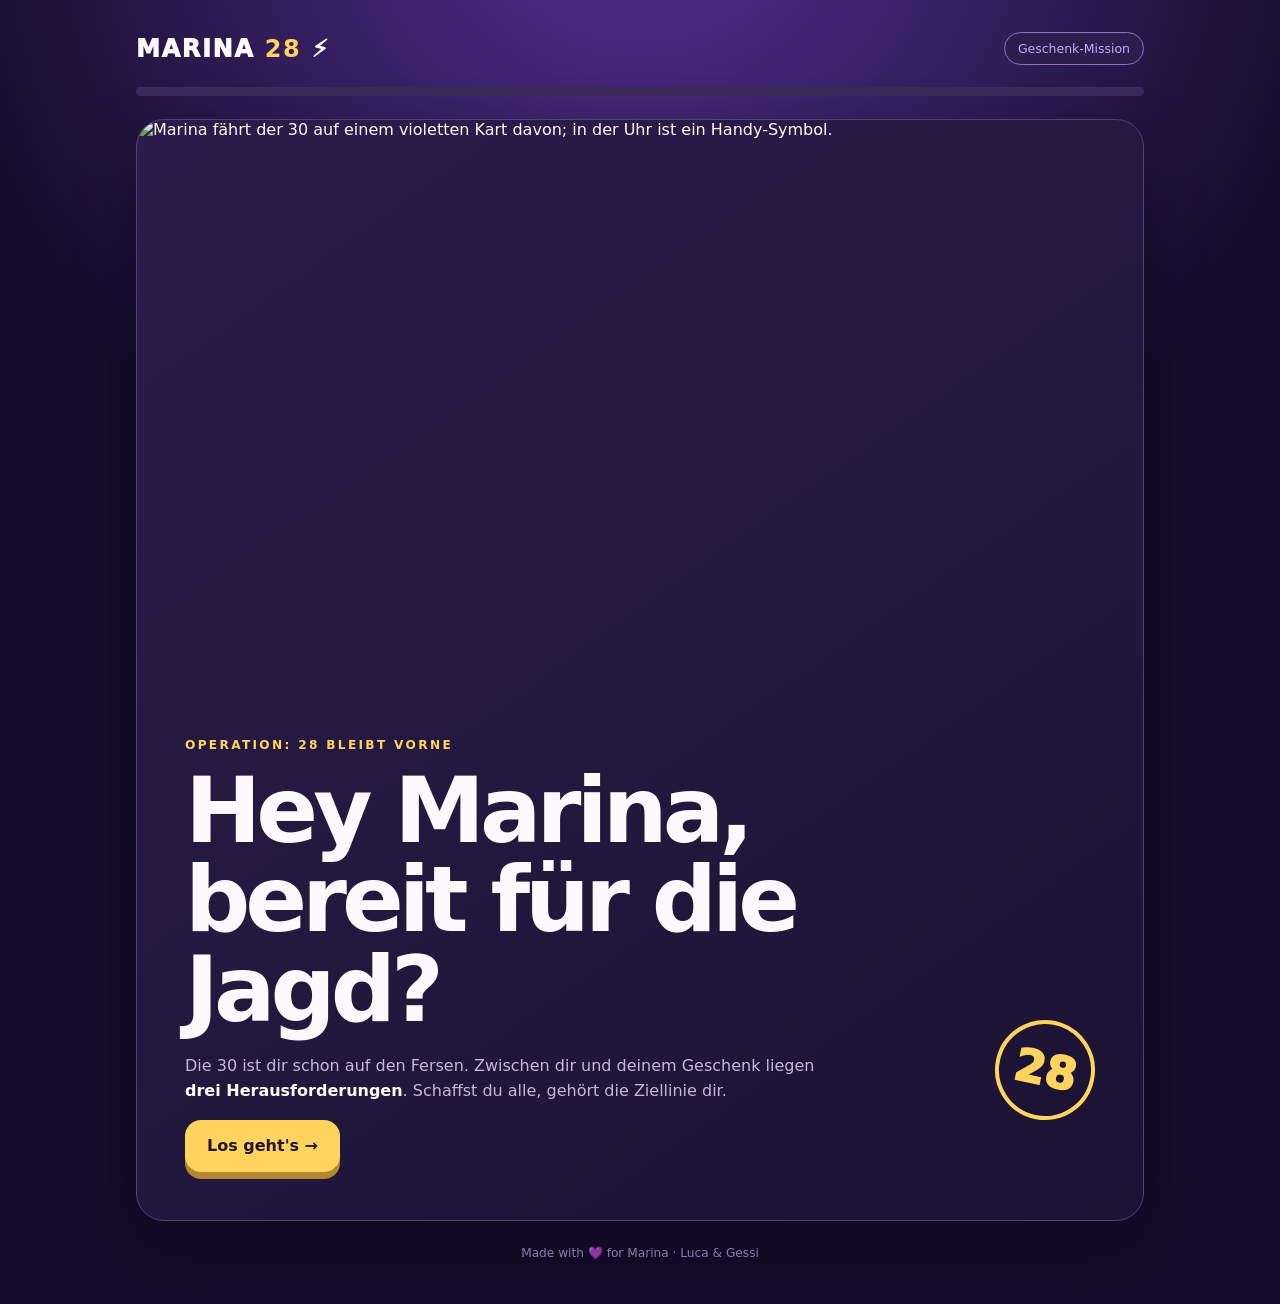
==== index.html @ 10c854a7 "Build Marina birthday challenge site" ====
<!doctype html>
<html lang="de-CH">
<head>
  <meta charset="utf-8">
  <meta name="viewport" content="width=device-width, initial-scale=1, viewport-fit=cover">
  <meta name="theme-color" content="#190f31">
  <title>Marina 28 · Die Jagd nach dem Geschenk</title>
  <style>
    :root{--bg:#140d29;--panel:#21153c;--line:#514373;--violet:#8d5bff;--lav:#c5a9ff;--yellow:#ffd45e;--ink:#fcfaff;--muted:#c4b9d9;--red:#ff796e;--green:#74e6bd}
    *{box-sizing:border-box}html{background:var(--bg)}body{margin:0;color:var(--ink);font-family:system-ui,-apple-system,BlinkMacSystemFont,"Segoe UI",sans-serif;background:radial-gradient(circle at 50% -10%,#563097 0,transparent 45rem),var(--bg);min-height:100vh}
    button,input{font:inherit}button{cursor:pointer;-webkit-tap-highlight-color:transparent}button:focus-visible,a:focus-visible,input:focus-visible{outline:3px solid var(--yellow);outline-offset:3px}
    .shell{max-width:1080px;margin:auto;padding:clamp(16px,3vw,32px) clamp(16px,4vw,36px) 44px}
    header{display:flex;justify-content:space-between;align-items:center;gap:15px;margin-bottom:22px}.brand{font-weight:1000;letter-spacing:.07em;font-size:clamp(1.15rem,3vw,1.5rem)}.brand b{color:var(--yellow)}.pill{border:1px solid #8e70bf;background:#2c1d4c;border-radius:99px;padding:8px 13px;color:var(--lav);font-size:.78rem;white-space:nowrap}
    .progress{height:9px;background:#392a5b;border-radius:20px;overflow:hidden;margin-bottom:23px}.progress>span{display:block;width:0;height:100%;background:linear-gradient(90deg,var(--violet),var(--yellow));border-radius:inherit;transition:width .4s}
    .screen{display:none;animation:show .35s ease both}.screen.active{display:block}@keyframes show{from{opacity:0;transform:translateY(12px)}to{opacity:1;transform:none}}
    .card{border:1px solid var(--line);background:linear-gradient(145deg,#2b1d4b,#1b1332);border-radius:28px;box-shadow:0 25px 60px #09051b77;overflow:hidden}
    .hero-img{display:block;width:100%;aspect-ratio:16/9;object-fit:cover}.hero-body,.game-body,.final-body{padding:clamp(21px,5vw,48px)}
    .tag{display:inline-block;color:var(--yellow);font-size:.76rem;font-weight:900;text-transform:uppercase;letter-spacing:.19em;margin-bottom:14px}
    h1,h2,h3,p{margin-top:0}h1{font-size:clamp(2.6rem,8vw,5.7rem);line-height:.98;letter-spacing:-.055em;margin-bottom:20px}h2{font-size:clamp(2rem,5vw,3.7rem);line-height:1.05;letter-spacing:-.045em;margin-bottom:16px}h3{font-size:1.08rem}p{line-height:1.55;color:var(--muted)}strong{color:white}
    .intro-grid{display:grid;grid-template-columns:1fr auto;align-items:end;gap:20px}.intro-grid p{max-width:650px}.badge{width:100px;height:100px;display:grid;place-items:center;border:4px solid var(--yellow);border-radius:50%;font-size:2.8rem;font-weight:1000;color:var(--yellow);transform:rotate(12deg)}
    .btn{display:inline-flex;justify-content:center;align-items:center;gap:10px;min-height:52px;padding:12px 22px;border:0;border-radius:16px;background:var(--yellow);color:#25142b;font-weight:900;text-decoration:none;box-shadow:0 7px 0 #b3862f;transition:transform .16s,box-shadow .16s}.btn:hover{transform:translateY(-2px)}.btn:active{transform:translateY(5px);box-shadow:0 2px 0 #b3862f}.btn.alt{background:#7147cc;color:white;box-shadow:0 7px 0 #3e2b71}.btn.alt:active{box-shadow:0 2px 0 #3e2b71}.btn.small{min-height:42px;padding:8px 14px;font-size:.86rem}.btn:disabled{opacity:.5;cursor:not-allowed;transform:none}
    .game-head{display:flex;justify-content:space-between;align-items:flex-start;gap:16px}.number{font-weight:1000;font-size:clamp(3rem,8vw,5.8rem);color:#7354ab;line-height:1}.game-body>p{max-width:720px}.game-panel{background:#130e29;border:1px solid #4d3b74;border-radius:22px;padding:clamp(15px,3vw,28px);margin:24px 0}.status{min-height:30px;font-weight:750;color:var(--lav);margin:12px 0}.status.good{color:var(--green)}.status.bad{color:var(--red)}.game-actions{display:flex;gap:12px;flex-wrap:wrap;align-items:center}
    .snake-layout{display:grid;grid-template-columns:minmax(0,440px) minmax(160px,1fr);gap:24px;align-items:center}.snake-board{position:relative;width:100%;aspect-ratio:1;background:#24183f;border:3px solid #8d6dd3;border-radius:10px;overflow:hidden;touch-action:none}.snake-board canvas{display:block;width:100%;height:100%}.score{color:var(--yellow);font-size:1.4rem;font-weight:900}.controls{display:grid;grid-template-columns:repeat(3,64px);grid-template-rows:repeat(2,58px);gap:7px;justify-content:center;margin:20px auto 0}.control{border:2px solid #9173c5;border-radius:14px;background:#3d2a68;color:white;font-size:1.5rem;font-weight:900;touch-action:manipulation}.control:active{background:var(--violet)}.control.up{grid-column:2}.control.left{grid-column:1;grid-row:2}.control.down{grid-column:2;grid-row:2}.control.right{grid-column:3;grid-row:2}
    .memory-grid{display:grid;grid-template-columns:repeat(4,minmax(0,1fr));gap:12px;max-width:620px;margin:auto}.memory-card{aspect-ratio:1.25;border:2px solid #8164c0;border-radius:16px;background:linear-gradient(145deg,#533486,#31204f);color:var(--yellow);font-size:clamp(1.5rem,5vw,2.7rem);font-weight:1000;transition:transform .2s,background .2s;transform-style:preserve-3d}.memory-card.open,.memory-card.matched{background:#eee6ff;color:#2a1d49;transform:rotateY(8deg)}.memory-card.matched{border-color:var(--green);opacity:.85}.memory-card:disabled{cursor:default}.memory-stats{display:flex;justify-content:space-between;gap:12px;color:var(--lav);font-weight:850;margin-bottom:16px}
    .clues{display:grid;gap:10px;max-width:600px}.clue{display:grid;grid-template-columns:75px 1fr;gap:15px;padding:14px 16px;border:1px solid #6e59a2;border-radius:12px;background:#271a44;align-items:center}.clue code{color:var(--yellow);font-size:1.45rem;font-weight:900;letter-spacing:.15em}.clue span{color:#e9e1f7;font-size:.91rem}.code-entry{display:flex;align-items:center;gap:10px;flex-wrap:wrap;margin-top:25px}.code-entry input{width:148px;padding:13px 15px;border:2px solid #8c70c1;border-radius:13px;background:#100b22;color:#fff;font-size:1.6rem;font-weight:900;letter-spacing:.35em;text-align:center}.code-entry input::placeholder{color:#6e608b}.attempts{color:var(--lav);font-size:.9rem;margin-top:12px}
    .final{text-align:center}.final .spark{font-size:4rem;margin:6px auto 18px}.final h1{color:var(--yellow)}.final p{font-size:clamp(1rem,2vw,1.18rem);max-width:620px;margin:0 auto 27px}.final-img{width:100%;aspect-ratio:16/9;object-fit:cover;display:block}.fine{font-size:.8rem;margin-top:24px}.confetti{position:fixed;z-index:10;pointer-events:none;top:-30px;width:10px;height:17px;animation:fall var(--time) linear forwards}@keyframes fall{to{transform:translate(var(--drift),110vh) rotate(800deg);opacity:.1}}
    footer{text-align:center;color:#a99ac9;font-size:.76rem;padding-top:25px}
    @media(max-width:700px){.snake-layout{grid-template-columns:1fr}.snake-board{max-width:440px;margin:auto}.snake-side{text-align:center}.badge{display:none}.game-head{align-items:center}.memory-grid{gap:7px}.memory-card{border-radius:10px;aspect-ratio:1}.clue{grid-template-columns:60px 1fr;gap:10px;padding:12px}.clue code{font-size:1.15rem}}
    @media(prefers-reduced-motion:reduce){*,*::before,*::after{animation-duration:.01ms!important;transition:none!important}}
  </style>
</head>
<body>
<div class="shell">
  <header><div class="brand">MARINA <b>28</b> ⚡</div><div class="pill" id="stagePill">Geschenk-Mission</div></header>
  <div class="progress" role="progressbar" aria-label="Fortschritt" aria-valuemin="0" aria-valuemax="3" aria-valuenow="0" id="progress"><span id="progressFill"></span></div>
  <main>
    <section class="screen active card" id="intro">
      <img class="hero-img" src="assets/marina-race.jpg" alt="Marina fährt der 30 auf einem violetten Kart davon; in der Uhr ist ein Handy-Symbol.">
      <div class="hero-body"><span class="tag">Operation: 28 bleibt vorne</span><div class="intro-grid"><div><h1>Hey Marina,<br>bereit für die Jagd?</h1><p>Die 30 ist dir schon auf den Fersen. Zwischen dir und deinem Geschenk liegen <strong>drei Herausforderungen</strong>. Schaffst du alle, gehört die Ziellinie dir.</p></div><div class="badge">28</div></div><button class="btn" id="startBtn">Los geht's →</button></div>
    </section>
    <section class="screen card" id="snakeScreen">
      <div class="game-body"><div class="game-head"><div><span class="tag">Herausforderung 01 / 03</span><h2>Snake-Sprint</h2></div><div class="number">01</div></div><p>Sammle <strong>8 violette Sterne</strong>, ohne die Wand oder dich selbst zu berühren. Mit Pfeiltasten, Wischen auf dem Spielfeld oder den Knöpfen steuern.</p><div class="game-panel"><div class="snake-layout"><div class="snake-board" id="snakeBoard"><canvas id="snakeCanvas" width="400" height="400" aria-label="Snake-Spielfeld"></canvas></div><div class="snake-side"><div class="score" id="snakeScore">Sterne: 0 / 8</div><div class="status" id="snakeStatus" role="status">Drück auf Start.</div><div class="game-actions"><button class="btn small" id="snakeStart">Snake starten</button></div><div class="controls" aria-label="Snake steuern"><button class="control up" data-dir="up" aria-label="Hoch">↑</button><button class="control left" data-dir="left" aria-label="Links">←</button><button class="control down" data-dir="down" aria-label="Runter">↓</button><button class="control right" data-dir="right" aria-label="Rechts">→</button></div></div></div></div></div>
    </section>
    <section class="screen card" id="memoryScreen">
      <div class="game-body"><div class="game-head"><div><span class="tag">Herausforderung 02 / 03</span><h2>Memory-Boxenstopp</h2></div><div class="number">02</div></div><p>Finde die <strong>6 Paare</strong>. Du hast höchstens <strong>15 Versuche</strong>. Danach werden die Karten neu gemischt.</p><div class="game-panel"><div class="memory-stats"><span id="pairs">Paare: 0 / 6</span><span id="turns">Versuche: 0 / 15</span></div><div class="memory-grid" id="memoryGrid"></div><div class="status" id="memoryStatus" role="status">Zwei Karten aufdecken.</div></div><button class="btn alt small" id="memoryRestart">Neu mischen</button></div>
    </section>
    <section class="screen card" id="codeScreen">
      <div class="game-body"><div class="game-head"><div><span class="tag">Herausforderung 03 / 03</span><h2>Codeknacker</h2></div><div class="number">03</div></div><p>Der letzte Tresor braucht einen <strong>dreistelligen Code</strong>. Jede Zeile verrät exakt, wie viele Ziffern stimmen und ob sie am richtigen Platz stehen. Keine Ziffer kommt doppelt vor.</p><div class="game-panel"><div class="clues"><div class="clue"><code>682</code><span>Eine Ziffer richtig und am richtigen Platz.</span></div><div class="clue"><code>614</code><span>Eine Ziffer richtig, aber am falschen Platz.</span></div><div class="clue"><code>206</code><span>Zwei Ziffern richtig, beide am falschen Platz.</span></div><div class="clue"><code>738</code><span>Keine Ziffer ist richtig.</span></div><div class="clue"><code>780</code><span>Eine Ziffer richtig, aber am falschen Platz.</span></div></div><form class="code-entry" id="codeForm"><label for="codeInput">Dein Code:</label><input id="codeInput" type="text" inputmode="numeric" pattern="[0-9]{3}" maxlength="3" placeholder="···" autocomplete="off" required aria-label="Dreistelliger Code"><button class="btn small" type="submit">Entriegeln</button></form><div class="attempts" id="attempts">Versuche: 0</div><div class="status" id="codeStatus" role="status">Du schaffst das.</div></div></div>
    </section>
    <section class="screen card final" id="finalScreen">
      <img class="final-img" src="assets/marina-race.jpg" alt="Marina gewinnt das Rennen gegen die 30.">
      <div class="final-body"><div class="spark" aria-hidden="true">🏆</div><span class="tag">Alle 3 Herausforderungen geschafft</span><h1>Alles Gute<br>zum 28., Marina!</h1><p>Du hast die 30 abgehängt und dir dein Geschenk verdient. Wir wünschen dir einen wunderschönen Geburtstag, ganz viel Freude und ein Jahr voller guter Überraschungen. 💜<br><br><strong>Von Luca &amp; Gessi</strong></p><a class="btn" href="gutschein.pdf" target="_blank" rel="noopener" download="gutschein.pdf">Gutschein öffnen ↓</a><p class="fine">Dein Gutschein öffnet sich als PDF.</p></div>
    </section>
  </main>
  <footer>Made with 💜 for Marina · Luca &amp; Gessi</footer>
</div>
<script>
  'use strict';
  const $=id=>document.getElementById(id);
  const screens=['intro','snakeScreen','memoryScreen','codeScreen','finalScreen'];
  const key='marina-28-progress-v1';
  let stage=Math.min(3,Math.max(0,Number(localStorage.getItem(key))||0));
  let snakeTimer=null, snake=[],direction={x:1,y:0},queued={x:1,y:0},food=null,score=0,running=false;
  let memoryDeck=[],openCards=[],matched=0,turns=0,memoryLocked=false,memoryTimeout=null;
  let attempts=0;
  const canvas=$('snakeCanvas'),ctx=canvas.getContext('2d'),grid=16,cell=25;
  const palette=['#8d5bff','#ffd45e','#74e6bd','#ff9e5b'];

  function show(id){
    clearInterval(snakeTimer);snakeTimer=null;running=false;
    screens.forEach(name=>$(name).classList.toggle('active',name===id));
    $('stagePill').textContent=id==='finalScreen'?'Mission geschafft':id==='intro'?'Geschenk-Mission':`Level ${Math.min(stage+1,3)} / 3`;
    $('progressFill').style.width=`${stage/3*100}%`;
    $('progress').setAttribute('aria-valuenow',String(stage));
    window.scrollTo({top:0,behavior:'smooth'});
  }
  function save(next){stage=next;localStorage.setItem(key,String(stage));show(next===3?'finalScreen':next===1?'memoryScreen':'codeScreen');if(next===1)initMemory();if(next===3)celebrate();}
  $('startBtn').addEventListener('click',()=>{if(stage===3){show('finalScreen');return}if(stage===1){show('memoryScreen');initMemory()}else if(stage===2){show('codeScreen')}else{show('snakeScreen');drawSnake()}});

  function placeFood(){const empty=[];for(let y=0;y<grid;y++)for(let x=0;x<grid;x++)if(!snake.some(part=>part.x===x&&part.y===y))empty.push({x,y});food=empty[Math.floor(Math.random()*empty.length)]}
  function drawSnake(){ctx.fillStyle='#24183f';ctx.fillRect(0,0,400,400);ctx.strokeStyle='#34244f';ctx.lineWidth=1;for(let i=1;i<grid;i++){ctx.beginPath();ctx.moveTo(i*cell,0);ctx.lineTo(i*cell,400);ctx.moveTo(0,i*cell);ctx.lineTo(400,i*cell);ctx.stroke()}if(food){ctx.fillStyle='#ffd45e';ctx.font='25px system-ui';ctx.textAlign='center';ctx.textBaseline='middle';ctx.fillText('★',(food.x+.5)*cell,(food.y+.52)*cell)}snake.forEach((part,i)=>{ctx.fillStyle=i?'#9b75f4':'#74e6bd';ctx.beginPath();ctx.roundRect(part.x*cell+2,part.y*cell+2,cell-4,cell-4,6);ctx.fill();if(i===0){ctx.fillStyle='#23163a';ctx.fillRect(part.x*cell+15,part.y*cell+7,3,3)}})}
  function resetSnake(){clearInterval(snakeTimer);snake=[{x:5,y:8},{x:4,y:8},{x:3,y:8}];direction={x:1,y:0};queued={...direction};score=0;running=true;placeFood();$('snakeScore').textContent='Sterne: 0 / 8';$('snakeStatus').textContent='Los!';$('snakeStatus').className='status';$('snakeStart').textContent='Neu starten';drawSnake();snakeTimer=setInterval(tick,150)}
  function tick(){direction=queued;const head={x:snake[0].x+direction.x,y:snake[0].y+direction.y};const eats=food&&head.x===food.x&&head.y===food.y;const body=eats?snake:snake.slice(0,-1);if(head.x<0||head.x>=grid||head.y<0||head.y>=grid||body.some(p=>p.x===head.x&&p.y===head.y)){clearInterval(snakeTimer);running=false;$('snakeStatus').textContent='Autsch! Versuch es nochmal.';$('snakeStatus').className='status bad';return}snake.unshift(head);if(eats){score++;$('snakeScore').textContent=`Sterne: ${score} / 8`;if(score>=8){drawSnake();clearInterval(snakeTimer);running=false;$('snakeStatus').textContent='Geschafft!';$('snakeStatus').className='status good';setTimeout(()=>save(1),600);return}placeFood();clearInterval(snakeTimer);snakeTimer=setInterval(tick,Math.max(95,150-score*5))}else snake.pop();drawSnake()}
  function setDirection(name){if(!running)return;const dirs={up:{x:0,y:-1},down:{x:0,y:1},left:{x:-1,y:0},right:{x:1,y:0}};const next=dirs[name];if(next&&!(next.x===-direction.x&&next.y===-direction.y))queued=next}
  $('snakeStart').addEventListener('click',resetSnake);document.querySelectorAll('[data-dir]').forEach(b=>b.addEventListener('click',()=>setDirection(b.dataset.dir)));
  document.addEventListener('keydown',event=>{if(!$('snakeScreen').classList.contains('active'))return;const map={ArrowUp:'up',ArrowDown:'down',ArrowLeft:'left',ArrowRight:'right',w:'up',s:'down',a:'left',d:'right'};if(map[event.key]){event.preventDefault();setDirection(map[event.key])}});
  let touchStart=null;$('snakeBoard').addEventListener('touchstart',e=>{touchStart={x:e.touches[0].clientX,y:e.touches[0].clientY}},{passive:true});$('snakeBoard').addEventListener('touchend',e=>{if(!touchStart)return;const dx=e.changedTouches[0].clientX-touchStart.x,dy=e.changedTouches[0].clientY-touchStart.y;if(Math.max(Math.abs(dx),Math.abs(dy))>20)setDirection(Math.abs(dx)>Math.abs(dy)?dx>0?'right':'left':dy>0?'down':'up');touchStart=null},{passive:true});

  const symbols=['★','◆','☀','♥','♬','⚡'];
  function shuffle(items){for(let i=items.length-1;i>0;i--){const j=Math.floor(Math.random()*(i+1));[items[i],items[j]]=[items[j],items[i]]}return items}
  function initMemory(){clearTimeout(memoryTimeout);memoryDeck=shuffle([...symbols,...symbols].map((symbol,i)=>({symbol,id:i})));openCards=[];matched=0;turns=0;memoryLocked=false;$('pairs').textContent='Paare: 0 / 6';$('turns').textContent='Versuche: 0 / 15';$('memoryStatus').textContent='Zwei Karten aufdecken.';$('memoryStatus').className='status';$('memoryGrid').innerHTML='';memoryDeck.forEach((card,index)=>{const button=document.createElement('button');button.type='button';button.className='memory-card';button.textContent='?';button.setAttribute('aria-label',`Karte ${index+1}, verdeckt`);button.addEventListener('click',()=>flip(index));$('memoryGrid').appendChild(button)})}
  function flip(index){if(memoryLocked||openCards.includes(index))return;const button=$('memoryGrid').children[index];if(button.classList.contains('matched'))return;button.textContent=memoryDeck[index].symbol;button.classList.add('open');button.setAttribute('aria-label',`Karte ${index+1}, ${memoryDeck[index].symbol}`);openCards.push(index);if(openCards.length!==2)return;turns++;$('turns').textContent=`Versuche: ${turns} / 15`;const [a,b]=openCards;if(memoryDeck[a].symbol===memoryDeck[b].symbol){for(const i of openCards){const card=$('memoryGrid').children[i];card.classList.add('matched');card.disabled=true}matched++;$('pairs').textContent=`Paare: ${matched} / 6`;openCards=[];if(matched===6){$('memoryStatus').textContent='Alle Paare gefunden!';$('memoryStatus').className='status good';memoryLocked=true;setTimeout(()=>save(2),650)}else if(turns>=15)memoryFail()}else{memoryLocked=true;memoryTimeout=setTimeout(()=>{for(const i of openCards){const card=$('memoryGrid').children[i];card.textContent='?';card.classList.remove('open');card.setAttribute('aria-label',`Karte ${i+1}, verdeckt`)}openCards=[];memoryLocked=false;if(turns>=15)memoryFail()},850)}}
  function memoryFail(){memoryLocked=true;$('memoryStatus').textContent='15 Versuche verbraucht. Misch neu und probier es nochmal.';$('memoryStatus').className='status bad'}
  $('memoryRestart').addEventListener('click',initMemory);

  $('codeForm').addEventListener('submit',event=>{event.preventDefault();const value=$('codeInput').value.trim();if(!/^\d{3}$/.test(value))return;attempts++;$('attempts').textContent=`Versuche: ${attempts}`;if(value==='042'){$('codeStatus').textContent='Tresor entriegelt!';$('codeStatus').className='status good';$('codeInput').disabled=true;$('codeForm').querySelector('button').disabled=true;setTimeout(()=>save(3),650)}else{$('codeStatus').textContent='Noch nicht. Lies die Hinweise genau und versuch es erneut.';$('codeStatus').className='status bad';$('codeInput').select()}});
  function celebrate(){for(let i=0;i<70;i++){const bit=document.createElement('i');bit.className='confetti';bit.style.left=`${Math.random()*100}vw`;bit.style.background=palette[i%palette.length];bit.style.setProperty('--time',`${2+Math.random()*2}s`);bit.style.setProperty('--drift',`${(Math.random()-.5)*230}px`);bit.style.animationDelay=`${Math.random()*.7}s`;document.body.appendChild(bit);setTimeout(()=>bit.remove(),5000)}}
  if(stage===3){$('startBtn').textContent='Zum Geschenk →'}
  drawSnake();
</script>
</body>
</html>
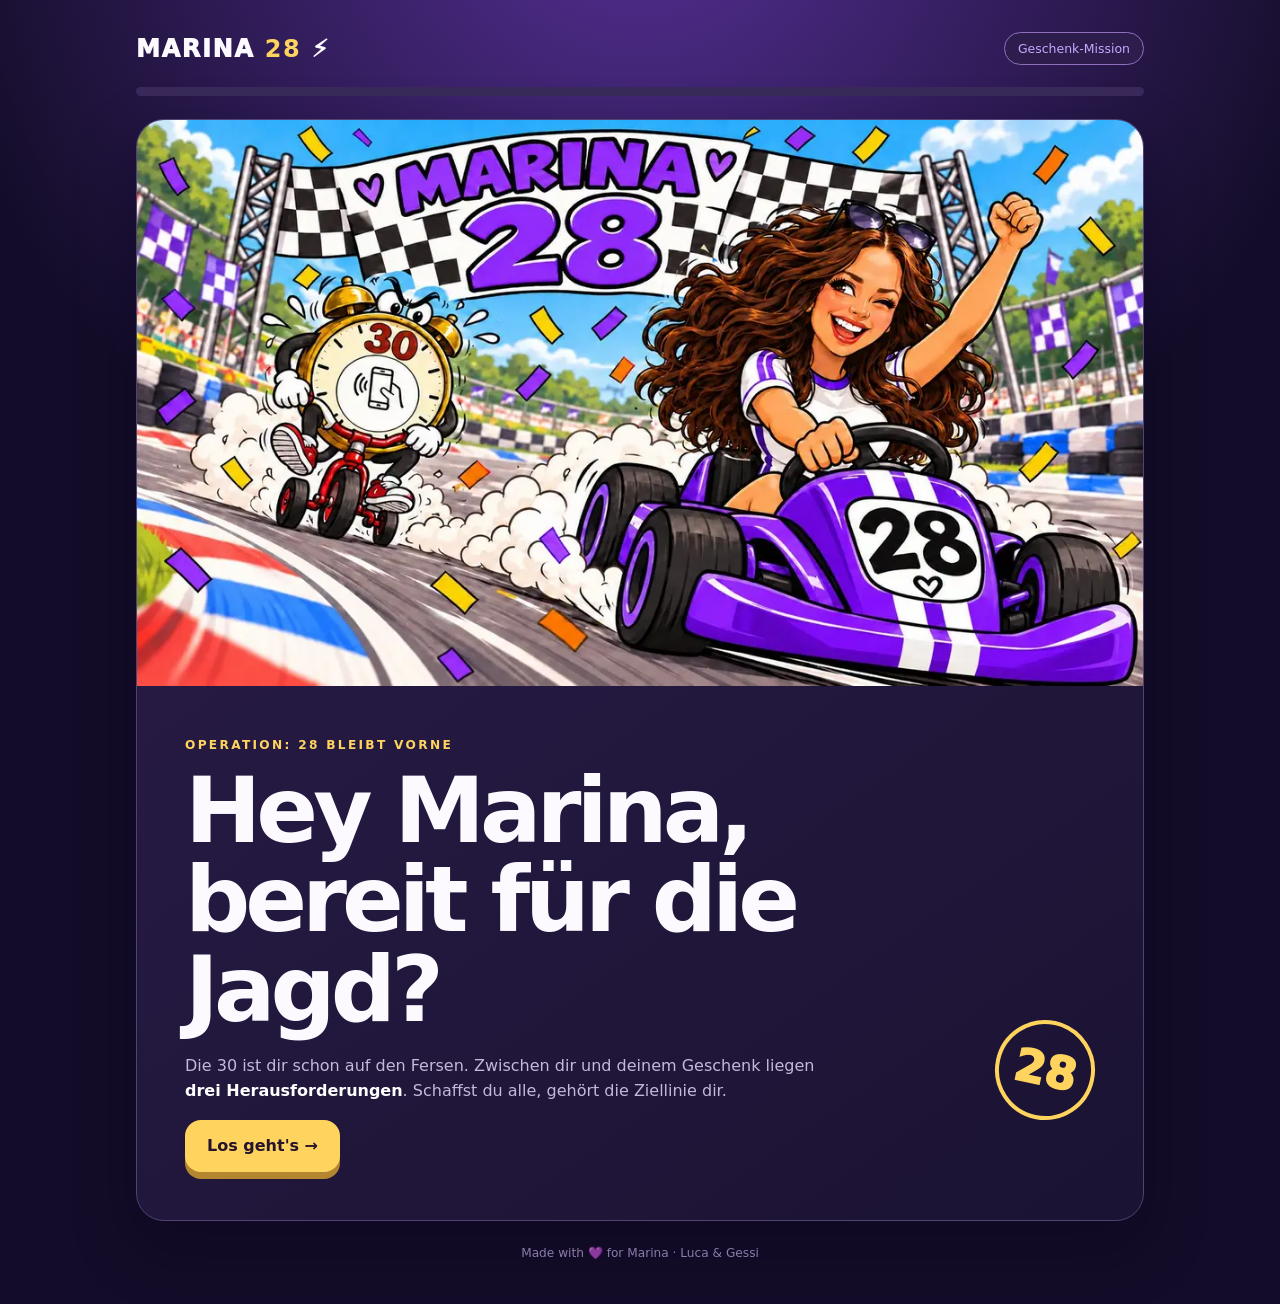
==== commit b5403e77: "Add illustrated birthday games and voucher finale" ====
--- a/index.html
+++ b/index.html
@@ -35,11 +35,11 @@
   <div class="progress" role="progressbar" aria-label="Fortschritt" aria-valuemin="0" aria-valuemax="3" aria-valuenow="0" id="progress"><span id="progressFill"></span></div>
   <main>
     <section class="screen active card" id="intro">
-      <img class="hero-img" src="assets/marina-race.jpg" alt="Marina fährt der 30 auf einem violetten Kart davon; in der Uhr ist ein Handy-Symbol.">
+      <img class="hero-img" src="assets/marina-race.webp" alt="Marina fährt der 30 auf einem violetten Kart davon; in der Uhr ist ein Handy-Symbol.">
       <div class="hero-body"><span class="tag">Operation: 28 bleibt vorne</span><div class="intro-grid"><div><h1>Hey Marina,<br>bereit für die Jagd?</h1><p>Die 30 ist dir schon auf den Fersen. Zwischen dir und deinem Geschenk liegen <strong>drei Herausforderungen</strong>. Schaffst du alle, gehört die Ziellinie dir.</p></div><div class="badge">28</div></div><button class="btn" id="startBtn">Los geht's →</button></div>
     </section>
     <section class="screen card" id="snakeScreen">
-      <div class="game-body"><div class="game-head"><div><span class="tag">Herausforderung 01 / 03</span><h2>Snake-Sprint</h2></div><div class="number">01</div></div><p>Sammle <strong>8 violette Sterne</strong>, ohne die Wand oder dich selbst zu berühren. Mit Pfeiltasten, Wischen auf dem Spielfeld oder den Knöpfen steuern.</p><div class="game-panel"><div class="snake-layout"><div class="snake-board" id="snakeBoard"><canvas id="snakeCanvas" width="400" height="400" aria-label="Snake-Spielfeld"></canvas></div><div class="snake-side"><div class="score" id="snakeScore">Sterne: 0 / 8</div><div class="status" id="snakeStatus" role="status">Drück auf Start.</div><div class="game-actions"><button class="btn small" id="snakeStart">Snake starten</button></div><div class="controls" aria-label="Snake steuern"><button class="control up" data-dir="up" aria-label="Hoch">↑</button><button class="control left" data-dir="left" aria-label="Links">←</button><button class="control down" data-dir="down" aria-label="Runter">↓</button><button class="control right" data-dir="right" aria-label="Rechts">→</button></div></div></div></div></div>
+      <div class="game-body"><div class="game-head"><div><span class="tag">Herausforderung 01 / 03</span><h2>Snake-Sprint</h2></div><div class="number">01</div></div><p>Sammle <strong>8 goldene Sterne</strong>, ohne die Wand oder dich selbst zu berühren. Mit Pfeiltasten, Wischen auf dem Spielfeld oder den Knöpfen steuern.</p><div class="game-panel"><div class="snake-layout"><div class="snake-board" id="snakeBoard"><canvas id="snakeCanvas" width="400" height="400" aria-label="Snake-Spielfeld"></canvas></div><div class="snake-side"><div class="score" id="snakeScore">Sterne: 0 / 8</div><div class="status" id="snakeStatus" role="status">Drück auf Start.</div><div class="game-actions"><button class="btn small" id="snakeStart">Snake starten</button></div><div class="controls" aria-label="Snake steuern"><button class="control up" data-dir="up" aria-label="Hoch">↑</button><button class="control left" data-dir="left" aria-label="Links">←</button><button class="control down" data-dir="down" aria-label="Runter">↓</button><button class="control right" data-dir="right" aria-label="Rechts">→</button></div></div></div></div></div>
     </section>
     <section class="screen card" id="memoryScreen">
       <div class="game-body"><div class="game-head"><div><span class="tag">Herausforderung 02 / 03</span><h2>Memory-Boxenstopp</h2></div><div class="number">02</div></div><p>Finde die <strong>6 Paare</strong>. Du hast höchstens <strong>15 Versuche</strong>. Danach werden die Karten neu gemischt.</p><div class="game-panel"><div class="memory-stats"><span id="pairs">Paare: 0 / 6</span><span id="turns">Versuche: 0 / 15</span></div><div class="memory-grid" id="memoryGrid"></div><div class="status" id="memoryStatus" role="status">Zwei Karten aufdecken.</div></div><button class="btn alt small" id="memoryRestart">Neu mischen</button></div>
@@ -48,8 +48,8 @@
       <div class="game-body"><div class="game-head"><div><span class="tag">Herausforderung 03 / 03</span><h2>Codeknacker</h2></div><div class="number">03</div></div><p>Der letzte Tresor braucht einen <strong>dreistelligen Code</strong>. Jede Zeile verrät exakt, wie viele Ziffern stimmen und ob sie am richtigen Platz stehen. Keine Ziffer kommt doppelt vor.</p><div class="game-panel"><div class="clues"><div class="clue"><code>682</code><span>Eine Ziffer richtig und am richtigen Platz.</span></div><div class="clue"><code>614</code><span>Eine Ziffer richtig, aber am falschen Platz.</span></div><div class="clue"><code>206</code><span>Zwei Ziffern richtig, beide am falschen Platz.</span></div><div class="clue"><code>738</code><span>Keine Ziffer ist richtig.</span></div><div class="clue"><code>780</code><span>Eine Ziffer richtig, aber am falschen Platz.</span></div></div><form class="code-entry" id="codeForm"><label for="codeInput">Dein Code:</label><input id="codeInput" type="text" inputmode="numeric" pattern="[0-9]{3}" maxlength="3" placeholder="···" autocomplete="off" required aria-label="Dreistelliger Code"><button class="btn small" type="submit">Entriegeln</button></form><div class="attempts" id="attempts">Versuche: 0</div><div class="status" id="codeStatus" role="status">Du schaffst das.</div></div></div>
     </section>
     <section class="screen card final" id="finalScreen">
-      <img class="final-img" src="assets/marina-race.jpg" alt="Marina gewinnt das Rennen gegen die 30.">
-      <div class="final-body"><div class="spark" aria-hidden="true">🏆</div><span class="tag">Alle 3 Herausforderungen geschafft</span><h1>Alles Gute<br>zum 28., Marina!</h1><p>Du hast die 30 abgehängt und dir dein Geschenk verdient. Wir wünschen dir einen wunderschönen Geburtstag, ganz viel Freude und ein Jahr voller guter Überraschungen. 💜<br><br><strong>Von Luca &amp; Gessi</strong></p><a class="btn" href="gutschein.pdf" target="_blank" rel="noopener" download="gutschein.pdf">Gutschein öffnen ↓</a><p class="fine">Dein Gutschein öffnet sich als PDF.</p></div>
+      <img class="final-img" src="assets/marina-race.webp" alt="Marina gewinnt das Rennen gegen die 30.">
+      <div class="final-body"><div class="spark" aria-hidden="true">🏆</div><span class="tag">Alle 3 Herausforderungen geschafft</span><h1>Alles Gute<br>zum 28., Marina!</h1><p>Du hast die 30 abgehängt und dir dein Geschenk verdient. Wir wünschen dir einen wunderschönen Geburtstag, ganz viel Freude und ein Jahr voller guter Überraschungen. 💜<br><br><strong>Von Luca &amp; Gessi</strong></p><a class="btn" href="gutschein.pdf" target="_blank" rel="noopener">Gutschein öffnen ↗</a><p class="fine">Dein Gutschein öffnet sich als PDF.</p></div>
     </section>
   </main>
   <footer>Made with 💜 for Marina · Luca &amp; Gessi</footer>
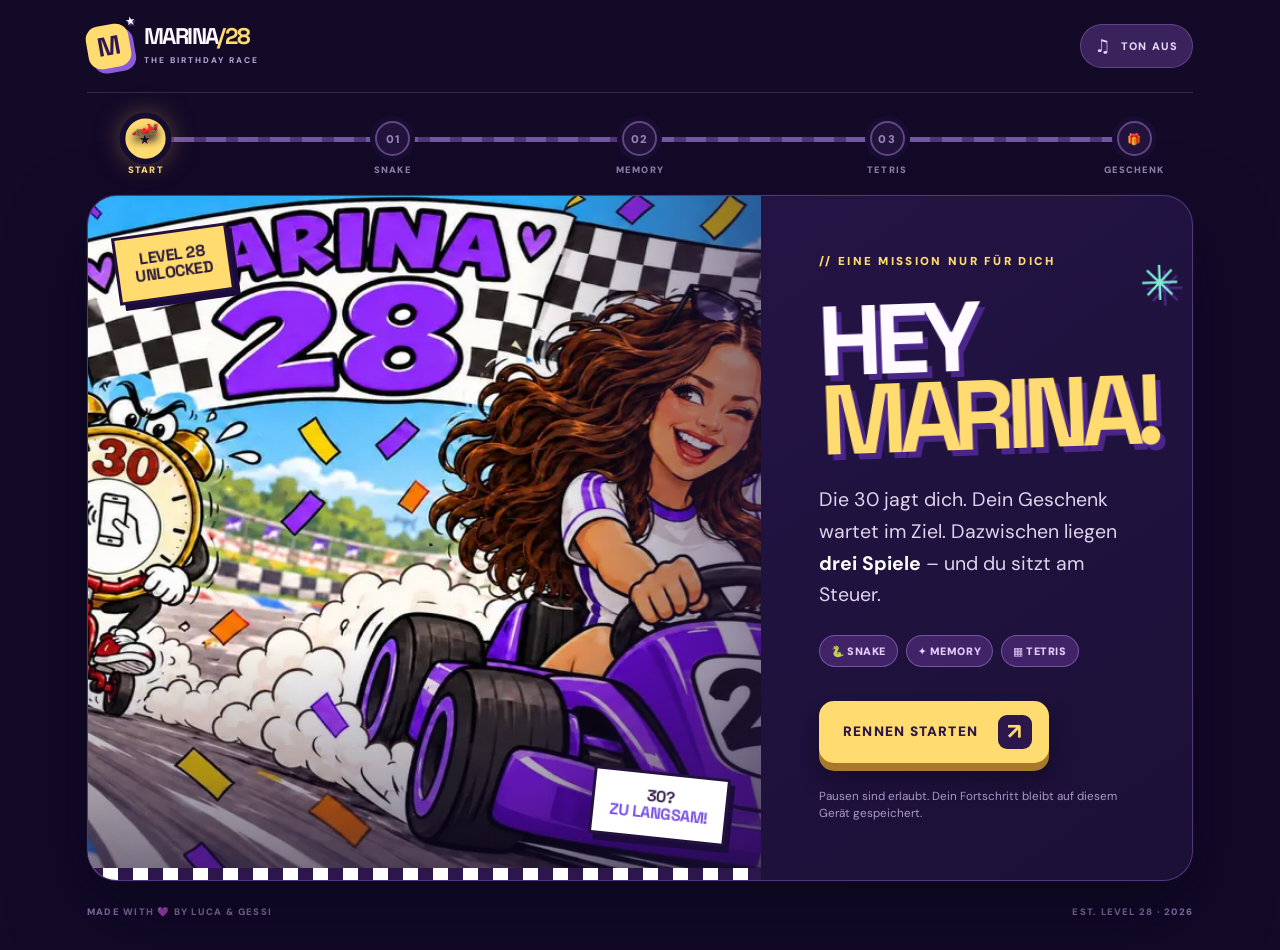
==== commit 96c17f59: "Reimagine Marina birthday race with animated gift reveal and Tetris" ====
--- a/index.html
+++ b/index.html
@@ -2,101 +2,54 @@
 <html lang="de-CH">
 <head>
   <meta charset="utf-8">
-  <meta name="viewport" content="width=device-width, initial-scale=1, viewport-fit=cover">
-  <meta name="theme-color" content="#190f31">
-  <title>Marina 28 · Die Jagd nach dem Geschenk</title>
-  <style>
-    :root{--bg:#140d29;--panel:#21153c;--line:#514373;--violet:#8d5bff;--lav:#c5a9ff;--yellow:#ffd45e;--ink:#fcfaff;--muted:#c4b9d9;--red:#ff796e;--green:#74e6bd}
-    *{box-sizing:border-box}html{background:var(--bg)}body{margin:0;color:var(--ink);font-family:system-ui,-apple-system,BlinkMacSystemFont,"Segoe UI",sans-serif;background:radial-gradient(circle at 50% -10%,#563097 0,transparent 45rem),var(--bg);min-height:100vh}
-    button,input{font:inherit}button{cursor:pointer;-webkit-tap-highlight-color:transparent}button:focus-visible,a:focus-visible,input:focus-visible{outline:3px solid var(--yellow);outline-offset:3px}
-    .shell{max-width:1080px;margin:auto;padding:clamp(16px,3vw,32px) clamp(16px,4vw,36px) 44px}
-    header{display:flex;justify-content:space-between;align-items:center;gap:15px;margin-bottom:22px}.brand{font-weight:1000;letter-spacing:.07em;font-size:clamp(1.15rem,3vw,1.5rem)}.brand b{color:var(--yellow)}.pill{border:1px solid #8e70bf;background:#2c1d4c;border-radius:99px;padding:8px 13px;color:var(--lav);font-size:.78rem;white-space:nowrap}
-    .progress{height:9px;background:#392a5b;border-radius:20px;overflow:hidden;margin-bottom:23px}.progress>span{display:block;width:0;height:100%;background:linear-gradient(90deg,var(--violet),var(--yellow));border-radius:inherit;transition:width .4s}
-    .screen{display:none;animation:show .35s ease both}.screen.active{display:block}@keyframes show{from{opacity:0;transform:translateY(12px)}to{opacity:1;transform:none}}
-    .card{border:1px solid var(--line);background:linear-gradient(145deg,#2b1d4b,#1b1332);border-radius:28px;box-shadow:0 25px 60px #09051b77;overflow:hidden}
-    .hero-img{display:block;width:100%;aspect-ratio:16/9;object-fit:cover}.hero-body,.game-body,.final-body{padding:clamp(21px,5vw,48px)}
-    .tag{display:inline-block;color:var(--yellow);font-size:.76rem;font-weight:900;text-transform:uppercase;letter-spacing:.19em;margin-bottom:14px}
-    h1,h2,h3,p{margin-top:0}h1{font-size:clamp(2.6rem,8vw,5.7rem);line-height:.98;letter-spacing:-.055em;margin-bottom:20px}h2{font-size:clamp(2rem,5vw,3.7rem);line-height:1.05;letter-spacing:-.045em;margin-bottom:16px}h3{font-size:1.08rem}p{line-height:1.55;color:var(--muted)}strong{color:white}
-    .intro-grid{display:grid;grid-template-columns:1fr auto;align-items:end;gap:20px}.intro-grid p{max-width:650px}.badge{width:100px;height:100px;display:grid;place-items:center;border:4px solid var(--yellow);border-radius:50%;font-size:2.8rem;font-weight:1000;color:var(--yellow);transform:rotate(12deg)}
-    .btn{display:inline-flex;justify-content:center;align-items:center;gap:10px;min-height:52px;padding:12px 22px;border:0;border-radius:16px;background:var(--yellow);color:#25142b;font-weight:900;text-decoration:none;box-shadow:0 7px 0 #b3862f;transition:transform .16s,box-shadow .16s}.btn:hover{transform:translateY(-2px)}.btn:active{transform:translateY(5px);box-shadow:0 2px 0 #b3862f}.btn.alt{background:#7147cc;color:white;box-shadow:0 7px 0 #3e2b71}.btn.alt:active{box-shadow:0 2px 0 #3e2b71}.btn.small{min-height:42px;padding:8px 14px;font-size:.86rem}.btn:disabled{opacity:.5;cursor:not-allowed;transform:none}
-    .game-head{display:flex;justify-content:space-between;align-items:flex-start;gap:16px}.number{font-weight:1000;font-size:clamp(3rem,8vw,5.8rem);color:#7354ab;line-height:1}.game-body>p{max-width:720px}.game-panel{background:#130e29;border:1px solid #4d3b74;border-radius:22px;padding:clamp(15px,3vw,28px);margin:24px 0}.status{min-height:30px;font-weight:750;color:var(--lav);margin:12px 0}.status.good{color:var(--green)}.status.bad{color:var(--red)}.game-actions{display:flex;gap:12px;flex-wrap:wrap;align-items:center}
-    .snake-layout{display:grid;grid-template-columns:minmax(0,440px) minmax(160px,1fr);gap:24px;align-items:center}.snake-board{position:relative;width:100%;aspect-ratio:1;background:#24183f;border:3px solid #8d6dd3;border-radius:10px;overflow:hidden;touch-action:none}.snake-board canvas{display:block;width:100%;height:100%}.score{color:var(--yellow);font-size:1.4rem;font-weight:900}.controls{display:grid;grid-template-columns:repeat(3,64px);grid-template-rows:repeat(2,58px);gap:7px;justify-content:center;margin:20px auto 0}.control{border:2px solid #9173c5;border-radius:14px;background:#3d2a68;color:white;font-size:1.5rem;font-weight:900;touch-action:manipulation}.control:active{background:var(--violet)}.control.up{grid-column:2}.control.left{grid-column:1;grid-row:2}.control.down{grid-column:2;grid-row:2}.control.right{grid-column:3;grid-row:2}
-    .memory-grid{display:grid;grid-template-columns:repeat(4,minmax(0,1fr));gap:12px;max-width:620px;margin:auto}.memory-card{aspect-ratio:1.25;border:2px solid #8164c0;border-radius:16px;background:linear-gradient(145deg,#533486,#31204f);color:var(--yellow);font-size:clamp(1.5rem,5vw,2.7rem);font-weight:1000;transition:transform .2s,background .2s;transform-style:preserve-3d}.memory-card.open,.memory-card.matched{background:#eee6ff;color:#2a1d49;transform:rotateY(8deg)}.memory-card.matched{border-color:var(--green);opacity:.85}.memory-card:disabled{cursor:default}.memory-stats{display:flex;justify-content:space-between;gap:12px;color:var(--lav);font-weight:850;margin-bottom:16px}
-    .clues{display:grid;gap:10px;max-width:600px}.clue{display:grid;grid-template-columns:75px 1fr;gap:15px;padding:14px 16px;border:1px solid #6e59a2;border-radius:12px;background:#271a44;align-items:center}.clue code{color:var(--yellow);font-size:1.45rem;font-weight:900;letter-spacing:.15em}.clue span{color:#e9e1f7;font-size:.91rem}.code-entry{display:flex;align-items:center;gap:10px;flex-wrap:wrap;margin-top:25px}.code-entry input{width:148px;padding:13px 15px;border:2px solid #8c70c1;border-radius:13px;background:#100b22;color:#fff;font-size:1.6rem;font-weight:900;letter-spacing:.35em;text-align:center}.code-entry input::placeholder{color:#6e608b}.attempts{color:var(--lav);font-size:.9rem;margin-top:12px}
-    .final{text-align:center}.final .spark{font-size:4rem;margin:6px auto 18px}.final h1{color:var(--yellow)}.final p{font-size:clamp(1rem,2vw,1.18rem);max-width:620px;margin:0 auto 27px}.final-img{width:100%;aspect-ratio:16/9;object-fit:cover;display:block}.fine{font-size:.8rem;margin-top:24px}.confetti{position:fixed;z-index:10;pointer-events:none;top:-30px;width:10px;height:17px;animation:fall var(--time) linear forwards}@keyframes fall{to{transform:translate(var(--drift),110vh) rotate(800deg);opacity:.1}}
-    footer{text-align:center;color:#a99ac9;font-size:.76rem;padding-top:25px}
-    @media(max-width:700px){.snake-layout{grid-template-columns:1fr}.snake-board{max-width:440px;margin:auto}.snake-side{text-align:center}.badge{display:none}.game-head{align-items:center}.memory-grid{gap:7px}.memory-card{border-radius:10px;aspect-ratio:1}.clue{grid-template-columns:60px 1fr;gap:10px;padding:12px}.clue code{font-size:1.15rem}}
-    @media(prefers-reduced-motion:reduce){*,*::before,*::after{animation-duration:.01ms!important;transition:none!important}}
-  </style>
+  <meta name="viewport" content="width=device-width,initial-scale=1,viewport-fit=cover">
+  <meta name="theme-color" content="#130a28">
+  <meta name="description" content="Marinas Geburtstagsrennen: drei Herausforderungen bis zum Geschenk.">
+  <title>Marina 28 · Das Geburtstagsrennen</title>
+  <link rel="preload" as="image" href="assets/marina-race.webp">
+  <link rel="stylesheet" href="style.css">
+  <script src="app.js" defer></script>
 </head>
 <body>
-<div class="shell">
-  <header><div class="brand">MARINA <b>28</b> ⚡</div><div class="pill" id="stagePill">Geschenk-Mission</div></header>
-  <div class="progress" role="progressbar" aria-label="Fortschritt" aria-valuemin="0" aria-valuemax="3" aria-valuenow="0" id="progress"><span id="progressFill"></span></div>
-  <main>
-    <section class="screen active card" id="intro">
-      <img class="hero-img" src="assets/marina-race.webp" alt="Marina fährt der 30 auf einem violetten Kart davon; in der Uhr ist ein Handy-Symbol.">
-      <div class="hero-body"><span class="tag">Operation: 28 bleibt vorne</span><div class="intro-grid"><div><h1>Hey Marina,<br>bereit für die Jagd?</h1><p>Die 30 ist dir schon auf den Fersen. Zwischen dir und deinem Geschenk liegen <strong>drei Herausforderungen</strong>. Schaffst du alle, gehört die Ziellinie dir.</p></div><div class="badge">28</div></div><button class="btn" id="startBtn">Los geht's →</button></div>
-    </section>
-    <section class="screen card" id="snakeScreen">
-      <div class="game-body"><div class="game-head"><div><span class="tag">Herausforderung 01 / 03</span><h2>Snake-Sprint</h2></div><div class="number">01</div></div><p>Sammle <strong>8 goldene Sterne</strong>, ohne die Wand oder dich selbst zu berühren. Mit Pfeiltasten, Wischen auf dem Spielfeld oder den Knöpfen steuern.</p><div class="game-panel"><div class="snake-layout"><div class="snake-board" id="snakeBoard"><canvas id="snakeCanvas" width="400" height="400" aria-label="Snake-Spielfeld"></canvas></div><div class="snake-side"><div class="score" id="snakeScore">Sterne: 0 / 8</div><div class="status" id="snakeStatus" role="status">Drück auf Start.</div><div class="game-actions"><button class="btn small" id="snakeStart">Snake starten</button></div><div class="controls" aria-label="Snake steuern"><button class="control up" data-dir="up" aria-label="Hoch">↑</button><button class="control left" data-dir="left" aria-label="Links">←</button><button class="control down" data-dir="down" aria-label="Runter">↓</button><button class="control right" data-dir="right" aria-label="Rechts">→</button></div></div></div></div></div>
-    </section>
-    <section class="screen card" id="memoryScreen">
-      <div class="game-body"><div class="game-head"><div><span class="tag">Herausforderung 02 / 03</span><h2>Memory-Boxenstopp</h2></div><div class="number">02</div></div><p>Finde die <strong>6 Paare</strong>. Du hast höchstens <strong>15 Versuche</strong>. Danach werden die Karten neu gemischt.</p><div class="game-panel"><div class="memory-stats"><span id="pairs">Paare: 0 / 6</span><span id="turns">Versuche: 0 / 15</span></div><div class="memory-grid" id="memoryGrid"></div><div class="status" id="memoryStatus" role="status">Zwei Karten aufdecken.</div></div><button class="btn alt small" id="memoryRestart">Neu mischen</button></div>
-    </section>
-    <section class="screen card" id="codeScreen">
-      <div class="game-body"><div class="game-head"><div><span class="tag">Herausforderung 03 / 03</span><h2>Codeknacker</h2></div><div class="number">03</div></div><p>Der letzte Tresor braucht einen <strong>dreistelligen Code</strong>. Jede Zeile verrät exakt, wie viele Ziffern stimmen und ob sie am richtigen Platz stehen. Keine Ziffer kommt doppelt vor.</p><div class="game-panel"><div class="clues"><div class="clue"><code>682</code><span>Eine Ziffer richtig und am richtigen Platz.</span></div><div class="clue"><code>614</code><span>Eine Ziffer richtig, aber am falschen Platz.</span></div><div class="clue"><code>206</code><span>Zwei Ziffern richtig, beide am falschen Platz.</span></div><div class="clue"><code>738</code><span>Keine Ziffer ist richtig.</span></div><div class="clue"><code>780</code><span>Eine Ziffer richtig, aber am falschen Platz.</span></div></div><form class="code-entry" id="codeForm"><label for="codeInput">Dein Code:</label><input id="codeInput" type="text" inputmode="numeric" pattern="[0-9]{3}" maxlength="3" placeholder="···" autocomplete="off" required aria-label="Dreistelliger Code"><button class="btn small" type="submit">Entriegeln</button></form><div class="attempts" id="attempts">Versuche: 0</div><div class="status" id="codeStatus" role="status">Du schaffst das.</div></div></div>
-    </section>
-    <section class="screen card final" id="finalScreen">
-      <img class="final-img" src="assets/marina-race.webp" alt="Marina gewinnt das Rennen gegen die 30.">
-      <div class="final-body"><div class="spark" aria-hidden="true">🏆</div><span class="tag">Alle 3 Herausforderungen geschafft</span><h1>Alles Gute<br>zum 28., Marina!</h1><p>Du hast die 30 abgehängt und dir dein Geschenk verdient. Wir wünschen dir einen wunderschönen Geburtstag, ganz viel Freude und ein Jahr voller guter Überraschungen. 💜<br><br><strong>Von Luca &amp; Gessi</strong></p><a class="btn" href="gutschein.pdf" target="_blank" rel="noopener">Gutschein öffnen ↗</a><p class="fine">Dein Gutschein öffnet sich als PDF.</p></div>
-    </section>
-  </main>
-  <footer>Made with 💜 for Marina · Luca &amp; Gessi</footer>
-</div>
-<script>
-  'use strict';
-  const $=id=>document.getElementById(id);
-  const screens=['intro','snakeScreen','memoryScreen','codeScreen','finalScreen'];
-  const key='marina-28-progress-v1';
-  let stage=Math.min(3,Math.max(0,Number(localStorage.getItem(key))||0));
-  let snakeTimer=null, snake=[],direction={x:1,y:0},queued={x:1,y:0},food=null,score=0,running=false;
-  let memoryDeck=[],openCards=[],matched=0,turns=0,memoryLocked=false,memoryTimeout=null;
-  let attempts=0;
-  const canvas=$('snakeCanvas'),ctx=canvas.getContext('2d'),grid=16,cell=25;
-  const palette=['#8d5bff','#ffd45e','#74e6bd','#ff9e5b'];
-
-  function show(id){
-    clearInterval(snakeTimer);snakeTimer=null;running=false;
-    screens.forEach(name=>$(name).classList.toggle('active',name===id));
-    $('stagePill').textContent=id==='finalScreen'?'Mission geschafft':id==='intro'?'Geschenk-Mission':`Level ${Math.min(stage+1,3)} / 3`;
-    $('progressFill').style.width=`${stage/3*100}%`;
-    $('progress').setAttribute('aria-valuenow',String(stage));
-    window.scrollTo({top:0,behavior:'smooth'});
-  }
-  function save(next){stage=next;localStorage.setItem(key,String(stage));show(next===3?'finalScreen':next===1?'memoryScreen':'codeScreen');if(next===1)initMemory();if(next===3)celebrate();}
-  $('startBtn').addEventListener('click',()=>{if(stage===3){show('finalScreen');return}if(stage===1){show('memoryScreen');initMemory()}else if(stage===2){show('codeScreen')}else{show('snakeScreen');drawSnake()}});
-
-  function placeFood(){const empty=[];for(let y=0;y<grid;y++)for(let x=0;x<grid;x++)if(!snake.some(part=>part.x===x&&part.y===y))empty.push({x,y});food=empty[Math.floor(Math.random()*empty.length)]}
-  function drawSnake(){ctx.fillStyle='#24183f';ctx.fillRect(0,0,400,400);ctx.strokeStyle='#34244f';ctx.lineWidth=1;for(let i=1;i<grid;i++){ctx.beginPath();ctx.moveTo(i*cell,0);ctx.lineTo(i*cell,400);ctx.moveTo(0,i*cell);ctx.lineTo(400,i*cell);ctx.stroke()}if(food){ctx.fillStyle='#ffd45e';ctx.font='25px system-ui';ctx.textAlign='center';ctx.textBaseline='middle';ctx.fillText('★',(food.x+.5)*cell,(food.y+.52)*cell)}snake.forEach((part,i)=>{ctx.fillStyle=i?'#9b75f4':'#74e6bd';ctx.beginPath();ctx.roundRect(part.x*cell+2,part.y*cell+2,cell-4,cell-4,6);ctx.fill();if(i===0){ctx.fillStyle='#23163a';ctx.fillRect(part.x*cell+15,part.y*cell+7,3,3)}})}
-  function resetSnake(){clearInterval(snakeTimer);snake=[{x:5,y:8},{x:4,y:8},{x:3,y:8}];direction={x:1,y:0};queued={...direction};score=0;running=true;placeFood();$('snakeScore').textContent='Sterne: 0 / 8';$('snakeStatus').textContent='Los!';$('snakeStatus').className='status';$('snakeStart').textContent='Neu starten';drawSnake();snakeTimer=setInterval(tick,150)}
-  function tick(){direction=queued;const head={x:snake[0].x+direction.x,y:snake[0].y+direction.y};const eats=food&&head.x===food.x&&head.y===food.y;const body=eats?snake:snake.slice(0,-1);if(head.x<0||head.x>=grid||head.y<0||head.y>=grid||body.some(p=>p.x===head.x&&p.y===head.y)){clearInterval(snakeTimer);running=false;$('snakeStatus').textContent='Autsch! Versuch es nochmal.';$('snakeStatus').className='status bad';return}snake.unshift(head);if(eats){score++;$('snakeScore').textContent=`Sterne: ${score} / 8`;if(score>=8){drawSnake();clearInterval(snakeTimer);running=false;$('snakeStatus').textContent='Geschafft!';$('snakeStatus').className='status good';setTimeout(()=>save(1),600);return}placeFood();clearInterval(snakeTimer);snakeTimer=setInterval(tick,Math.max(95,150-score*5))}else snake.pop();drawSnake()}
-  function setDirection(name){if(!running)return;const dirs={up:{x:0,y:-1},down:{x:0,y:1},left:{x:-1,y:0},right:{x:1,y:0}};const next=dirs[name];if(next&&!(next.x===-direction.x&&next.y===-direction.y))queued=next}
-  $('snakeStart').addEventListener('click',resetSnake);document.querySelectorAll('[data-dir]').forEach(b=>b.addEventListener('click',()=>setDirection(b.dataset.dir)));
-  document.addEventListener('keydown',event=>{if(!$('snakeScreen').classList.contains('active'))return;const map={ArrowUp:'up',ArrowDown:'down',ArrowLeft:'left',ArrowRight:'right',w:'up',s:'down',a:'left',d:'right'};if(map[event.key]){event.preventDefault();setDirection(map[event.key])}});
-  let touchStart=null;$('snakeBoard').addEventListener('touchstart',e=>{touchStart={x:e.touches[0].clientX,y:e.touches[0].clientY}},{passive:true});$('snakeBoard').addEventListener('touchend',e=>{if(!touchStart)return;const dx=e.changedTouches[0].clientX-touchStart.x,dy=e.changedTouches[0].clientY-touchStart.y;if(Math.max(Math.abs(dx),Math.abs(dy))>20)setDirection(Math.abs(dx)>Math.abs(dy)?dx>0?'right':'left':dy>0?'down':'up');touchStart=null},{passive:true});
-
-  const symbols=['★','◆','☀','♥','♬','⚡'];
-  function shuffle(items){for(let i=items.length-1;i>0;i--){const j=Math.floor(Math.random()*(i+1));[items[i],items[j]]=[items[j],items[i]]}return items}
-  function initMemory(){clearTimeout(memoryTimeout);memoryDeck=shuffle([...symbols,...symbols].map((symbol,i)=>({symbol,id:i})));openCards=[];matched=0;turns=0;memoryLocked=false;$('pairs').textContent='Paare: 0 / 6';$('turns').textContent='Versuche: 0 / 15';$('memoryStatus').textContent='Zwei Karten aufdecken.';$('memoryStatus').className='status';$('memoryGrid').innerHTML='';memoryDeck.forEach((card,index)=>{const button=document.createElement('button');button.type='button';button.className='memory-card';button.textContent='?';button.setAttribute('aria-label',`Karte ${index+1}, verdeckt`);button.addEventListener('click',()=>flip(index));$('memoryGrid').appendChild(button)})}
-  function flip(index){if(memoryLocked||openCards.includes(index))return;const button=$('memoryGrid').children[index];if(button.classList.contains('matched'))return;button.textContent=memoryDeck[index].symbol;button.classList.add('open');button.setAttribute('aria-label',`Karte ${index+1}, ${memoryDeck[index].symbol}`);openCards.push(index);if(openCards.length!==2)return;turns++;$('turns').textContent=`Versuche: ${turns} / 15`;const [a,b]=openCards;if(memoryDeck[a].symbol===memoryDeck[b].symbol){for(const i of openCards){const card=$('memoryGrid').children[i];card.classList.add('matched');card.disabled=true}matched++;$('pairs').textContent=`Paare: ${matched} / 6`;openCards=[];if(matched===6){$('memoryStatus').textContent='Alle Paare gefunden!';$('memoryStatus').className='status good';memoryLocked=true;setTimeout(()=>save(2),650)}else if(turns>=15)memoryFail()}else{memoryLocked=true;memoryTimeout=setTimeout(()=>{for(const i of openCards){const card=$('memoryGrid').children[i];card.textContent='?';card.classList.remove('open');card.setAttribute('aria-label',`Karte ${i+1}, verdeckt`)}openCards=[];memoryLocked=false;if(turns>=15)memoryFail()},850)}}
-  function memoryFail(){memoryLocked=true;$('memoryStatus').textContent='15 Versuche verbraucht. Misch neu und probier es nochmal.';$('memoryStatus').className='status bad'}
-  $('memoryRestart').addEventListener('click',initMemory);
-
-  $('codeForm').addEventListener('submit',event=>{event.preventDefault();const value=$('codeInput').value.trim();if(!/^\d{3}$/.test(value))return;attempts++;$('attempts').textContent=`Versuche: ${attempts}`;if(value==='042'){$('codeStatus').textContent='Tresor entriegelt!';$('codeStatus').className='status good';$('codeInput').disabled=true;$('codeForm').querySelector('button').disabled=true;setTimeout(()=>save(3),650)}else{$('codeStatus').textContent='Noch nicht. Lies die Hinweise genau und versuch es erneut.';$('codeStatus').className='status bad';$('codeInput').select()}});
-  function celebrate(){for(let i=0;i<70;i++){const bit=document.createElement('i');bit.className='confetti';bit.style.left=`${Math.random()*100}vw`;bit.style.background=palette[i%palette.length];bit.style.setProperty('--time',`${2+Math.random()*2}s`);bit.style.setProperty('--drift',`${(Math.random()-.5)*230}px`);bit.style.animationDelay=`${Math.random()*.7}s`;document.body.appendChild(bit);setTimeout(()=>bit.remove(),5000)}}
-  if(stage===3){$('startBtn').textContent='Zum Geschenk →'}
-  drawSnake();
-</script>
+  <div class="ambient" aria-hidden="true"><div class="ambient-grid"></div><div class="orb orb-a"></div><div class="orb orb-b"></div><div class="speed-lines"></div></div>
+  <div class="app">
+    <header class="topbar">
+      <div class="brand"><span class="brand-icon">M<span>★</span></span><span>MARINA<span class="brand-year">/28</span><small>THE BIRTHDAY RACE</small></span></div>
+      <button class="sound-btn" id="soundBtn" type="button" aria-label="Ton einschalten" aria-pressed="false"><span class="sound-icon">♫</span><span id="soundText">TON AUS</span></button>
+    </header>
+    <nav class="race-track" aria-label="Dein Fortschritt">
+      <div class="race-track-line"><div class="race-track-fill" id="trackFill"></div><div class="tiny-kart" id="trackKart" aria-hidden="true">🏎️</div></div>
+      <div class="race-stops"><span class="stop current" data-stop="0"><i>★</i>START</span><span class="stop" data-stop="1"><i>01</i>SNAKE</span><span class="stop" data-stop="2"><i>02</i>MEMORY</span><span class="stop" data-stop="3"><i>03</i>TETRIS</span><span class="stop" data-stop="4"><i>🎁</i>GESCHENK</span></div>
+    </nav>
+    <main>
+      <section class="screen active" id="intro" aria-labelledby="introTitle">
+        <div class="hero-card">
+          <div class="hero-art"><img src="assets/marina-race.webp" alt="Marina im violetten Kart fährt der 30 auf einem Dreirad davon."><span class="hero-sticker sticker-one">LEVEL 28<br>UNLOCKED</span><span class="hero-sticker sticker-two">30? <b>ZU LANGSAM!</b></span><span class="hero-checkers" aria-hidden="true"></span></div>
+          <div class="hero-content"><div class="micro">// EINE MISSION NUR FÜR DICH</div><h1 id="introTitle">HEY<br><em>MARINA!</em><span class="title-star">✳</span></h1><p class="hero-lead">Die 30 jagt dich. Dein Geschenk wartet im Ziel. Dazwischen liegen <strong>drei Spiele</strong> – und du sitzt am Steuer.</p><div class="challenge-chips"><span>🐍 SNAKE</span><span>✦ MEMORY</span><span>▦ TETRIS</span></div><button class="action primary" id="startBtn" type="button"><span>RENNEN STARTEN</span><b>↗</b></button><p class="tiny-note">Pausen sind erlaubt. Dein Fortschritt bleibt auf diesem Gerät gespeichert.</p></div>
+        </div>
+      </section>
+      <section class="screen game-screen" id="snakeScreen" aria-labelledby="snakeTitle">
+        <div class="game-heading"><div><div class="micro">// RUNDE 01 — REAKTION</div><h2 id="snakeTitle">SNAKE<br><em>SPRINT.</em></h2><p>Sammle <strong>8 goldene Sterne</strong>. Berührst du die Wand oder dich selbst, startest du diese Runde neu.</p></div><div class="level-stamp">01<span>/03</span></div></div>
+        <div class="game-card snake-layout"><div class="board-frame"><div class="board-label"><span>★ STERNE</span><b id="snakeScore">0 / 8</b></div><canvas id="snakeCanvas" width="400" height="400" aria-label="Snake-Spielfeld"></canvas><div class="board-caption">SWIPE ODER NUTZE DIE PFEILE</div></div><div class="game-side"><div class="side-icon">🐍</div><h3>Schlängel dich nach vorn.</h3><p>Steuere mit den Pfeiltasten oder wische direkt auf dem Feld. Auf dem Handy gehen auch die Knöpfe.</p><div class="status" id="snakeStatus" role="status">Bereit für den Start?</div><button class="action secondary" id="snakeStart" type="button">SPIEL STARTEN <span>→</span></button><div class="dpad" aria-label="Snake-Steuerung"><button type="button" data-snake="up" aria-label="Hoch">↑</button><button type="button" data-snake="left" aria-label="Links">←</button><button type="button" data-snake="down" aria-label="Runter">↓</button><button type="button" data-snake="right" aria-label="Rechts">→</button></div></div></div>
+      </section>
+      <section class="screen game-screen" id="memoryScreen" aria-labelledby="memoryTitle">
+        <div class="game-heading"><div><div class="micro">// RUNDE 02 — KÖPFCHEN</div><h2 id="memoryTitle">MEMORY<br><em>BOXENSTOPP.</em></h2><p>Finde <strong>6 Paare</strong> in höchstens <strong>15 Versuchen</strong>. Zwei Karten pro Versuch.</p></div><div class="level-stamp">02<span>/03</span></div></div>
+        <div class="game-card"><div class="memory-head"><span id="memoryPairs">0 / 6 PAARE</span><span id="memoryTurns">0 / 15 VERSUCHE</span></div><div class="memory-grid" id="memoryGrid" aria-label="Memory-Spiel mit zwölf Karten"></div><div class="memory-foot"><div class="status" id="memoryStatus" role="status">Dreh zwei Karten um.</div><button class="text-button" id="memoryRestart" type="button">↻ NEU MISCHEN</button></div></div>
+      </section>
+      <section class="screen game-screen" id="tetrisScreen" aria-labelledby="tetrisTitle">
+        <div class="game-heading"><div><div class="micro">// RUNDE 03 — ENDSPURT</div><h2 id="tetrisTitle">TETRIS<br><em>FINALE.</em></h2><p>Räume <strong>6 Reihen</strong> ab, um das Geschenk freizuschalten. Pfeiltasten oder die Knöpfe bewegen die Blöcke.</p></div><div class="level-stamp">03<span>/03</span></div></div>
+        <div class="game-card tetris-card"><div class="tetris-layout"><div class="tetris-board-wrap"><div class="tetris-banner"><span>MARINA ARCADE</span><span class="live-dot">LIVE</span></div><canvas id="tetrisCanvas" width="300" height="600" aria-label="Tetris-Spielfeld"></canvas><div class="tetris-board-foot">▦ &nbsp; LINE UP. CLEAR OUT. WIN BIG.</div></div><div class="tetris-side"><div class="metric"><small>REIHEN</small><strong id="tetrisLines">0 <span>/ 6</span></strong><div class="meter"><i id="tetrisMeter"></i></div></div><div class="metric"><small>PUNKTE</small><strong id="tetrisScore">0000</strong></div><div class="next-box"><small>NÄCHSTER BLOCK</small><canvas id="nextCanvas" width="120" height="100" aria-label="Nächster Tetris-Block"></canvas></div><div class="status" id="tetrisStatus" role="status">Bereit für den Endspurt?</div><button class="action secondary" id="tetrisStart" type="button">SPIEL STARTEN <span>→</span></button><p class="tetris-help">← → bewegen · ↑ drehen<br>↓ schneller · Leertaste fallen</p></div></div><div class="tetris-controls" aria-label="Tetris-Steuerung"><button type="button" data-tetris="left" aria-label="Nach links">←<small>LINKS</small></button><button type="button" data-tetris="rotate" aria-label="Drehen">↻<small>DREHEN</small></button><button type="button" data-tetris="right" aria-label="Nach rechts">→<small>RECHTS</small></button><button type="button" data-tetris="down" aria-label="Schneller nach unten">↓<small>RUNTER</small></button><button class="drop-btn" type="button" data-tetris="drop" aria-label="Sofort fallen lassen">⇣<small>FALLEN</small></button></div></div>
+      </section>
+      <section class="screen finale" id="finalScreen" aria-labelledby="finalTitle">
+        <div class="final-glow" aria-hidden="true"></div><div class="micro">// ZIELLINIE ÜBERQUERT</div><div class="final-trophy" aria-hidden="true">✦</div><h2 id="finalTitle">ALLES GUTE<br><em>ZUM 28., MARINA!</em></h2><p>Du hast die 30 abgehängt. Wir wünschen dir ein Jahr voller schöner Momente, verrückter Ideen und ganz viel Lachen. Das hier ist für dich. 💜</p><div class="signature">Von <strong>Luca &amp; Gessi</strong></div>
+        <div class="gift-scene" id="giftScene"><div class="gift-rays" aria-hidden="true"></div><div class="envelope" id="envelope" aria-hidden="true"><div class="envelope-back"></div><div class="letter"><div class="letter-star">✳</div><b>FÜR MARINA</b><span>Ein kleines Geschenk<br>für einen grossen Tag.</span></div><div class="envelope-front"></div><div class="envelope-flap"></div><div class="wax-seal">M</div></div></div>
+        <button class="action primary gift-open" id="giftOpen" type="button"><span>GESCHENK ÖFFNEN</span><b>✦</b></button><a class="action voucher-link" id="voucherLink" href="gutschein.pdf" target="_blank" rel="noopener" hidden><span>GUTSCHEIN ANSEHEN</span><b>↗</b></a><p class="gift-note" id="giftNote">Klick auf den Umschlag oder den Knopf. ✨</p>
+      </section>
+    </main>
+    <footer><span>MADE WITH 💜 BY LUCA &amp; GESSI</span><span>EST. LEVEL 28 · 2026</span></footer>
+  </div>
+  <div class="level-overlay" id="levelOverlay" role="dialog" aria-modal="true" aria-labelledby="levelTitle" hidden><div class="level-panel"><div class="level-burst" aria-hidden="true">✳</div><div class="micro">// CHECKPOINT ERREICHT</div><h2 id="levelTitle">STARK GEMACHT!</h2><p id="levelText"></p><button class="action primary" id="nextStage" type="button"><span>WEITER ZUM NÄCHSTEN</span><b>→</b></button></div></div>
+  <div class="countdown" id="countdown" aria-live="assertive" hidden><span id="countdownValue">3</span></div>
+  <div class="particle-layer" id="particles" aria-hidden="true"></div>
 </body>
 </html>
--- a/style.css
+++ b/style.css
@@ -0,0 +1,18 @@
+@import url('https://fonts.googleapis.com/css2?family=DM+Sans:wght@400;500;600;700;800&family=Space+Grotesk:wght@500;600;700&display=swap');
+:root{--bg:#130a28;--panel:#251446;--panel2:#1c1137;--line:#7450ac;--purple:#9c6bff;--lilac:#d2b8ff;--yellow:#ffdb70;--mint:#7dedd2;--white:#fffaff;--muted:#c2b2da;--pink:#ff8bbb;--display:'Space Grotesk',system-ui,sans-serif;--body:'DM Sans',system-ui,sans-serif}
+*{box-sizing:border-box}html{background:var(--bg);scroll-behavior:smooth}body{margin:0;min-height:100vh;color:var(--white);font-family:var(--body);background:var(--bg);overflow-x:hidden}button,a{-webkit-tap-highlight-color:transparent}button{font:inherit;cursor:pointer}a{color:inherit}button:focus-visible,a:focus-visible{outline:3px solid var(--yellow);outline-offset:4px}[hidden]{display:none!important}::selection{background:var(--yellow);color:var(--bg)}
+.ambient{position:fixed;inset:0;z-index:-1;overflow:hidden;pointer-events:none;background:radial-gradient(circle at 68% -6%,#532b98 0,transparent 36rem),radial-gradient(circle at 0% 60%,#291353,transparent 43rem),#130a28}.ambient-grid{position:absolute;inset:0;opacity:.18;background-image:linear-gradient(#a279d033 1px,transparent 1px),linear-gradient(90deg,#a279d033 1px,transparent 1px);background-size:58px 58px;mask-image:linear-gradient(#000,transparent 85%)}.orb{position:absolute;border-radius:50%;filter:blur(1px);opacity:.27;animation:drift 12s ease-in-out infinite alternate}.orb-a{width:360px;height:360px;top:13%;right:-160px;background:radial-gradient(circle,#b17aff,transparent 70%)}.orb-b{width:310px;height:310px;bottom:10%;left:-170px;background:radial-gradient(circle,#5e35be,transparent 70%);animation-delay:-7s}.speed-lines{position:absolute;inset:-100%;opacity:.09;transform:rotate(-22deg);background:repeating-linear-gradient(90deg,transparent 0 160px,#ffebc7 161px 163px,transparent 164px 360px);animation:speed 18s linear infinite}
+.app{width:min(1190px,100%);margin:auto;padding:0 clamp(16px,4vw,42px)}.topbar{min-height:93px;display:flex;align-items:center;justify-content:space-between;gap:20px;border-bottom:1px solid #ffffff22}.brand{display:flex;align-items:center;gap:14px;font:700 1.42rem/1 var(--display);letter-spacing:-.07em}.brand-icon{position:relative;display:grid;place-items:center;width:43px;height:43px;background:var(--yellow);color:#2d1652;border-radius:13px;transform:rotate(-10deg);box-shadow:4px 5px 0 #8b5bdd;font-size:1.65rem}.brand-icon span{position:absolute;right:-8px;top:-5px;color:#fff;font-size:.73rem;text-shadow:1px 2px #5f348d}.brand-year{color:var(--yellow)}.brand small{display:block;margin-top:6px;font:800 .52rem var(--body);letter-spacing:.24em;color:#b6a1d5}.sound-btn{display:flex;align-items:center;gap:9px;border:1px solid #9c75c866;border-radius:30px;background:#3a225c;color:#e8dafa;padding:10px 14px;font-size:.68rem;letter-spacing:.12em;font-weight:800}.sound-btn[aria-pressed=true]{border-color:var(--yellow);color:var(--yellow)}.sound-icon{font-size:1.1rem}
+.race-track{position:relative;padding:28px 4px 19px}.race-track-line{position:absolute;left:5%;right:5%;top:44px;height:5px;border-radius:99px;background:#523678;overflow:visible}.race-track-line:before{content:'';position:absolute;inset:0;background:repeating-linear-gradient(90deg,#b798ed55 0 20px,transparent 20px 32px)}.race-track-fill{width:0;height:100%;border-radius:inherit;background:linear-gradient(90deg,var(--purple),var(--yellow));box-shadow:0 0 20px #a878ff;transition:width 1.1s cubic-bezier(.19,1,.22,1)}.tiny-kart{position:absolute;top:-28px;left:0;transform:translateX(-40%);font-size:1.4rem;filter:drop-shadow(0 5px 4px #10071b);transition:left 1.1s cubic-bezier(.19,1,.22,1);z-index:2}.race-stops{display:flex;justify-content:space-between;position:relative}.stop{z-index:1;display:grid;justify-items:center;gap:8px;width:10%;color:#8e7baa;font-size:.58rem;font-weight:900;letter-spacing:.12em;text-align:center;transition:color .4s}.stop i{display:grid;place-items:center;width:35px;height:35px;border:2px solid #624583;border-radius:50%;background:#21133b;color:#9981ba;font-style:normal;font-size:.7rem;box-shadow:0 0 0 5px #170d30;transition:transform .4s,background .4s,color .4s}.stop.current,.stop.done{color:var(--yellow)}.stop.current i{background:var(--yellow);border-color:var(--yellow);color:#24113e;transform:scale(1.15);box-shadow:0 0 0 5px #170d30,0 0 25px #ffc95c88}.stop.done i{background:#7c50d6;border-color:#ba93ff;color:white}
+.screen{display:none;animation:screenIn .55s both}.screen.active{display:block}.micro{color:var(--yellow);font-weight:900;font-size:.72rem;letter-spacing:.2em;text-transform:uppercase}.hero-card,.game-card{position:relative;background:linear-gradient(145deg,#28164d,#1b1036);border:1px solid #7d55ad88;border-radius:30px;box-shadow:0 32px 75px #06031590,0 0 0 1px #ffffff08;overflow:hidden}.hero-card{display:grid;grid-template-columns:minmax(0,1.22fr) minmax(340px,.78fr);min-height:600px}.hero-art{position:relative;overflow:hidden;min-height:540px;background:#6c3aae}.hero-art:after{content:'';position:absolute;inset:0;background:linear-gradient(90deg,transparent 65%,#24144188),linear-gradient(0deg,#120a2e99,transparent 35%);pointer-events:none}.hero-art img{width:100%;height:100%;display:block;object-fit:cover;object-position:48% center;animation:artEntry 1.3s cubic-bezier(.2,.8,.2,1) both,artFloat 8s ease-in-out 1.3s infinite alternate}.hero-sticker{position:absolute;z-index:2;display:block;font:900 clamp(.75rem,1.5vw,1rem)/1.05 var(--display);letter-spacing:-.03em;text-align:center;padding:14px 16px;border:3px solid #24113d;box-shadow:5px 6px 0 #1b0c3d}.sticker-one{top:5%;left:4%;background:var(--yellow);color:#28173a;transform:rotate(-8deg);animation:stickerBounce 3s ease-in-out infinite}.sticker-two{bottom:6%;right:5%;background:white;color:#372050;transform:rotate(6deg);animation:stickerBounce 3.2s ease-in-out -1.4s infinite}.sticker-two b{display:block;color:#7950e7}.hero-checkers{position:absolute;z-index:2;left:0;bottom:0;width:100%;height:12px;background:conic-gradient(#fff 25%,#2c164c 0 50%,#fff 0 75%,#2c164c 0) 0 0/30px 30px}.hero-content{padding:clamp(28px,4.5vw,58px);display:flex;align-items:flex-start;justify-content:center;flex-direction:column}.hero-content h1{position:relative;font:700 clamp(4.4rem,7.7vw,8rem)/.8 var(--display);letter-spacing:-.085em;margin:28px 0 30px;transform:rotate(-2deg);text-shadow:5px 6px 0 #4a268a}.hero-content h1 em,.game-heading h2 em,.finale h2 em{font-style:normal;color:var(--yellow)}.title-star{position:absolute;top:-26px;right:-20px;color:var(--mint);font-size:3rem;animation:spin 12s linear infinite}.hero-lead{font-size:clamp(1.06rem,1.7vw,1.22rem);line-height:1.62;color:#dfd3ed;max-width:470px;margin:0 0 24px}.hero-lead strong,p strong{color:white}.challenge-chips{display:flex;gap:8px;flex-wrap:wrap;margin-bottom:34px}.challenge-chips span{border:1px solid #b18be877;border-radius:99px;padding:8px 11px;color:#e4d1ff;font-size:.67rem;font-weight:900;letter-spacing:.05em;background:#412468}.action{position:relative;display:inline-flex;align-items:center;justify-content:space-between;gap:20px;min-height:58px;padding:14px 17px 14px 24px;border:0;border-radius:15px;font:900 .85rem var(--body);letter-spacing:.09em;text-decoration:none;transition:transform .2s,box-shadow .2s,filter .2s}.action b,.action>span:last-child:not(:first-child){display:grid;place-items:center;width:34px;height:34px;border-radius:9px;font-size:1.4rem;font-weight:700}.action:hover{transform:translateY(-4px);filter:brightness(1.05)}.action:active{transform:translateY(3px)}.primary{background:var(--yellow);color:#2b1849;box-shadow:0 8px 0 #a87928,0 15px 22px #09041577}.primary b{background:#2c174a;color:var(--yellow)}.primary:active{box-shadow:0 2px 0 #a87928}.secondary{background:#9464f1;color:white;box-shadow:0 7px 0 #4c2a86}.secondary span{font-size:1.3rem}.secondary:active{box-shadow:0 2px 0 #4c2a86}.tiny-note{color:#ab9ac6;font-size:.73rem;line-height:1.5;margin:25px 0 0}
+.game-screen{padding-bottom:8px}.game-heading{display:flex;align-items:flex-end;justify-content:space-between;gap:22px;padding:29px 8px 25px}.game-heading h2{font:700 clamp(3.7rem,7.7vw,7rem)/.84 var(--display);letter-spacing:-.08em;margin:15px 0 19px;text-shadow:5px 6px 0 #4d2788}.game-heading p{font-size:1.05rem;color:#d0c2e2;line-height:1.55;margin:0;max-width:640px}.level-stamp{flex:none;display:grid;place-items:center;border:3px solid var(--yellow);border-radius:50%;width:103px;height:103px;color:var(--yellow);font:700 3.4rem var(--display);transform:rotate(12deg);box-shadow:0 0 35px #b37cff55}.level-stamp span{font-size:1rem;align-self:end;margin-left:-21px;margin-top:-15px}.game-card{padding:clamp(17px,3vw,32px)}.snake-layout{display:grid;grid-template-columns:minmax(0,470px) minmax(240px,1fr);gap:clamp(22px,4vw,55px);align-items:center}.board-frame{border:2px solid #8a60c4;background:#20113e;padding:14px;border-radius:18px;box-shadow:inset 0 0 30px #0a061baa}.board-label{display:flex;align-items:center;justify-content:space-between;color:var(--yellow);font-weight:900;letter-spacing:.12em;padding:4px 4px 12px;font-size:.77rem}.board-label b{font-size:1.08rem}.board-frame canvas{display:block;width:100%;height:auto;aspect-ratio:1;background:#120a25;border-radius:7px;touch-action:none}.board-caption{text-align:center;color:#9f88bf;letter-spacing:.15em;font-size:.58rem;font-weight:800;padding-top:12px}.game-side h3{font:700 clamp(1.6rem,3vw,2.35rem)/1.05 var(--display);letter-spacing:-.04em;margin:10px 0}.game-side p{line-height:1.6;color:var(--muted);max-width:360px}.side-icon{font-size:3rem;filter:drop-shadow(0 8px 0 #512e82);animation:bop 2.7s ease-in-out infinite}.status{color:var(--lilac);font-size:.83rem;font-weight:800;min-height:1.4em;margin:18px 0}.status.good{color:var(--mint)}.status.bad{color:#ff9b9b}.dpad{display:grid;grid-template-columns:repeat(3,56px);grid-template-rows:repeat(2,51px);gap:6px;width:max-content;margin:25px 0 0}.dpad button,.tetris-controls button{border:1px solid #bc91ec;border-radius:12px;background:#43246e;color:white;box-shadow:0 4px 0 #25133f;font-size:1.45rem;font-weight:900;touch-action:manipulation}.dpad button:active,.tetris-controls button:active{background:#9464f1;transform:translateY(3px);box-shadow:0 1px 0 #25133f}.dpad button:nth-child(1){grid-column:2}.dpad button:nth-child(2){grid-column:1;grid-row:2}.dpad button:nth-child(3){grid-column:2;grid-row:2}.dpad button:nth-child(4){grid-column:3;grid-row:2}
+.memory-head,.memory-foot{display:flex;align-items:center;justify-content:space-between;gap:16px}.memory-head{color:var(--yellow);font:800 .8rem var(--display);letter-spacing:.14em;margin-bottom:19px}.memory-grid{max-width:740px;margin:auto;display:grid;grid-template-columns:repeat(4,1fr);gap:clamp(7px,1.5vw,15px);perspective:850px}.memory-card{position:relative;aspect-ratio:1.35;border:0;background:transparent;padding:0;transform-style:preserve-3d;transition:transform .48s cubic-bezier(.25,.8,.2,1)}.memory-card.open,.memory-card.matched{transform:rotateY(180deg)}.memory-card .face{position:absolute;inset:0;display:grid;place-items:center;border-radius:16px;backface-visibility:hidden;-webkit-backface-visibility:hidden}.memory-card .back{border:2px solid #a47ad6;background:repeating-linear-gradient(45deg,#493073 0 8px,#402967 8px 16px);color:var(--yellow);font:700 clamp(2rem,5vw,3.4rem) var(--display);box-shadow:0 5px 0 #170b30}.memory-card .front{transform:rotateY(180deg);background:#f2e9ff;color:#492488;border:3px solid #d2b5ff;font-size:clamp(2rem,5vw,4rem)}.memory-card.matched .front{border-color:var(--mint);background:#eafff8;animation:matchPop .55s ease}.memory-card:not(:disabled):hover{filter:brightness(1.16)}.memory-foot{padding-top:14px}.memory-foot .status{margin:0}.text-button{background:none;color:var(--yellow);border:0;font-weight:900;font-size:.72rem;letter-spacing:.09em;padding:12px}
+.tetris-layout{display:grid;grid-template-columns:minmax(0,330px) minmax(170px,1fr);gap:clamp(18px,4vw,55px);align-items:start;justify-content:center}.tetris-board-wrap{max-width:330px;border:2px solid #a87de1;border-radius:13px;background:#10071f;padding:11px;box-shadow:0 0 35px #9d65ff33}.tetris-banner,.tetris-board-foot{display:flex;justify-content:space-between;color:var(--yellow);font-weight:900;letter-spacing:.13em;font-size:.66rem;padding:5px 2px 10px}.live-dot{color:var(--mint)}.live-dot:before{content:'';display:inline-block;width:7px;height:7px;background:var(--mint);border-radius:50%;margin-right:6px;box-shadow:0 0 12px var(--mint);animation:pulse 1.3s infinite}.tetris-board-wrap canvas{display:block;width:100%;height:auto;aspect-ratio:1/2;background:#10081f;border-radius:4px;touch-action:none}.tetris-board-foot{font-size:.54rem;color:#9479b8;padding:10px 2px 0}.tetris-side{display:grid;gap:13px;align-content:start}.metric,.next-box{background:#170c32;border:1px solid #61448c;border-radius:15px;padding:14px 17px}.metric small,.next-box small{display:block;color:#b298d0;letter-spacing:.14em;font-weight:900;font-size:.63rem}.metric strong{display:block;color:var(--yellow);font:700 clamp(2rem,4vw,3.7rem) var(--display);letter-spacing:-.07em}.metric strong span{color:#8970a9;font-size:1.4rem}.meter{height:6px;border-radius:10px;background:#4b3371;overflow:hidden}.meter i{display:block;width:0;height:100%;background:linear-gradient(90deg,var(--purple),var(--mint));transition:width .3s}.next-box canvas{display:block;width:120px;height:100px;margin:7px auto -6px}.tetris-side .status{margin:3px 0}.tetris-help{font-size:.74rem;color:#a991ca;line-height:1.5;margin:0}.tetris-controls{display:grid;grid-template-columns:repeat(5,1fr);gap:8px;margin:19px auto 0;max-width:570px}.tetris-controls button{min-height:64px;display:grid;place-content:center;gap:1px}.tetris-controls small{display:block;font-size:.53rem;letter-spacing:.08em}.tetris-controls .drop-btn{background:var(--yellow);color:#261540;border-color:#ffe9a6;box-shadow:0 4px 0 #967034}
+.finale{position:relative;isolation:isolate;text-align:center;padding:clamp(42px,6vw,78px) 20px 72px;border:1px solid #b58ce488;border-radius:32px;overflow:hidden;background:radial-gradient(circle at center 28%,#63349a88,transparent 41%),linear-gradient(160deg,#291650,#1c1039 65%,#28114c);box-shadow:0 35px 85px #05020e99}.finale:before{content:'';position:absolute;top:0;left:0;right:0;height:11px;background:conic-gradient(#fff 25%,#42226b 0 50%,#fff 0 75%,#42226b 0) 0 0/28px 28px}.final-glow{position:absolute;z-index:-1;width:500px;height:500px;left:50%;top:110px;transform:translateX(-50%);background:radial-gradient(circle,#a86aff44,transparent 65%);animation:glow 5s ease-in-out infinite}.final-trophy{width:70px;height:70px;margin:19px auto;display:grid;place-items:center;border:2px solid var(--yellow);border-radius:50%;color:var(--yellow);font-size:2.6rem;box-shadow:0 0 35px #ffdc7088;animation:spin 18s linear infinite}.finale h2{font:700 clamp(3rem,7vw,6.7rem)/.96 var(--display);letter-spacing:-.07em;margin:16px auto 22px;text-shadow:5px 6px 0 #4b247d}.finale>p{color:#e0d5ec;max-width:630px;margin:0 auto;line-height:1.7;font-size:1.06rem}.signature{margin:18px auto 10px;color:var(--lilac);font-size:1.06rem}.signature strong{color:var(--yellow);font-family:var(--display);font-size:1.3rem}.gift-scene{position:relative;display:grid;place-items:center;width:min(480px,100%);height:305px;margin:0 auto;perspective:900px;cursor:pointer}.gift-rays{position:absolute;inset:0;background:repeating-conic-gradient(from 0deg,#ffd66f18 0 5deg,transparent 5deg 18deg);mask-image:radial-gradient(circle,#000 0 8%,transparent 66%);animation:spin 28s linear infinite}.envelope{position:relative;width:260px;height:175px;transform:rotate(-5deg) translateY(10px);filter:drop-shadow(0 24px 24px #08031bb0);transition:transform 1.1s cubic-bezier(.2,.8,.2,1)}.gift-scene:hover .envelope{transform:rotate(-1deg) translateY(0)}.envelope-back{position:absolute;inset:0;border-radius:8px;background:#7950c0;border:2px solid #dfc0ff}.letter{position:absolute;z-index:1;left:16px;right:16px;top:22px;height:148px;background:#fff8e8;color:#47276e;border:2px solid #fbdba0;border-radius:5px;display:grid;place-items:center;align-content:center;gap:5px;transform:translateY(0);transition:transform 1.4s cubic-bezier(.18,.8,.15,1) .48s,box-shadow 1s .5s;box-shadow:0 2px 5px #1b0e3a55}.letter-star{font-size:1.8rem;color:#9869e8}.letter b{font:700 1.14rem var(--display);letter-spacing:.07em}.letter span{font-size:.65rem;line-height:1.4}.envelope-front{position:absolute;z-index:2;inset:0;border-radius:7px;background:linear-gradient(30deg,#8759d0 50%,transparent 50%),linear-gradient(-30deg,#956be0 50%,transparent 50%),linear-gradient(150deg,#ab7ff0 50%,transparent 50%),linear-gradient(-150deg,#9b70e3 50%,transparent 50%);clip-path:polygon(0 0,50% 54%,100% 0,100% 100%,0 100%);border-bottom:2px solid #f4dcff}.envelope-flap{position:absolute;z-index:4;left:0;top:-1px;width:100%;height:58%;background:#b18af0;clip-path:polygon(0 0,100% 0,50% 100%);transform-origin:top;transition:transform .75s cubic-bezier(.25,.8,.2,1),z-index 0s .65s}.wax-seal{position:absolute;z-index:5;top:80px;left:calc(50% - 21px);display:grid;place-items:center;width:42px;height:42px;border:3px solid #fbe6a1;border-radius:50%;background:#efbd4f;color:#3c245c;font:700 1.25rem var(--display);box-shadow:0 3px 7px #37185477;transition:opacity .35s}.gift-scene.open .envelope{transform:rotate(0) translateY(36px) scale(1.1)}.gift-scene.open .envelope-flap{transform:rotateX(175deg);z-index:0}.gift-scene.open .wax-seal{opacity:0}.gift-scene.open .letter{transform:translateY(-92px) rotate(-2deg);box-shadow:0 20px 30px #150a2f88}.gift-scene.open .gift-rays{opacity:1;animation-duration:8s}.gift-open,.voucher-link{min-width:min(290px,90%);margin:0 auto}.voucher-link{background:var(--mint);color:#1a2040;box-shadow:0 8px 0 #318d7d}.voucher-link b{background:#21354e;color:var(--mint)}.gift-note{color:#a994c5!important;font-size:.75rem!important;margin:20px auto 0!important}
+.level-overlay{position:fixed;z-index:30;inset:0;display:grid;place-items:center;padding:16px;background:#10071edc;backdrop-filter:blur(14px);animation:screenIn .25s ease}.level-panel{position:relative;max-width:530px;width:100%;border:2px solid #cfabff;border-radius:26px;padding:45px clamp(22px,5vw,55px);text-align:center;background:radial-gradient(circle at 50% 0%,#6c3aad,#251348 75%);box-shadow:0 25px 90px #000a,0 0 50px #b27fff55}.level-burst{font-size:4.8rem;color:var(--yellow);animation:pop .6s cubic-bezier(.2,1,.2,1),spin 12s linear .6s infinite}.level-panel h2{font:700 clamp(2.7rem,8vw,4.8rem)/.9 var(--display);letter-spacing:-.07em;color:var(--yellow);margin:20px 0}.level-panel p{color:#e2d6ee;line-height:1.55;font-size:1.1rem}.countdown{position:fixed;z-index:40;inset:0;display:grid;place-items:center;background:#170c2be6;backdrop-filter:blur(5px)}.countdown span{color:var(--yellow);font:700 min(40vw,12rem)/1 var(--display);text-shadow:8px 10px #5e2caa;animation:countPop .7s ease both}.particle-layer{position:fixed;inset:0;z-index:50;pointer-events:none;overflow:hidden}.particle{position:absolute;top:-20px;width:9px;height:16px;animation:particleFall var(--duration) linear forwards}
+footer{display:flex;justify-content:space-between;gap:16px;padding:25px 0 32px;color:#8e78ae;letter-spacing:.13em;font-size:.59rem;font-weight:900}
+@keyframes screenIn{from{opacity:0;transform:translateY(14px)}to{opacity:1;transform:none}}@keyframes artEntry{from{opacity:.6;transform:scale(1.14) translateX(-3%)}to{opacity:1;transform:scale(1.03) translateX(0)}}@keyframes artFloat{to{transform:scale(1.1) translateX(-1%)}}@keyframes stickerBounce{50%{translate:0 -10px}}@keyframes drift{to{transform:translate(60px,-65px)}}@keyframes speed{to{transform:rotate(-22deg) translateX(360px)}}@keyframes spin{to{rotate:360deg}}@keyframes bop{50%{transform:translateY(-8px) rotate(6deg)}}@keyframes pulse{50%{opacity:.25}}@keyframes matchPop{50%{transform:scale(1.12)}}@keyframes glow{50%{opacity:.35;scale:1.14}}@keyframes pop{from{transform:scale(.15);opacity:0}70%{transform:scale(1.2)}to{transform:scale(1);opacity:1}}@keyframes countPop{from{transform:scale(.3);opacity:0}45%{transform:scale(1.15);opacity:1}to{transform:scale(1);opacity:1}}@keyframes particleFall{to{transform:translate(var(--drift),110vh) rotate(850deg);opacity:0}}
+@media(max-width:920px){.hero-card{grid-template-columns:1fr}.hero-art{min-height:0;aspect-ratio:16/9}.hero-content{padding:34px}.hero-content h1{font-size:clamp(4rem,12vw,7rem)}.snake-layout{grid-template-columns:1fr 1fr;gap:22px}.game-side p{font-size:.88rem}}
+@media(max-width:680px){.topbar{min-height:76px}.race-track{padding:24px 0 14px}.race-track-line{top:40px}.stop{font-size:.47rem}.stop i{width:30px;height:30px}.hero-card,.game-card,.finale{border-radius:21px}.hero-art{aspect-ratio:16/9}.hero-sticker{font-size:.64rem;padding:8px 10px;border-width:2px}.hero-content{padding:27px 23px 35px}.hero-content h1{font-size:clamp(3.7rem,15vw,5.8rem);margin:22px 0}.hero-lead{font-size:1.02rem}.challenge-chips span{font-size:.58rem}.game-heading{padding:25px 2px 20px;align-items:flex-start}.game-heading h2{font-size:clamp(3.5rem,11vw,5rem)}.game-heading p{font-size:.88rem}.level-stamp{width:70px;height:70px;font-size:2.3rem}.level-stamp span{font-size:.65rem}.snake-layout{grid-template-columns:1fr}.board-frame{max-width:490px;width:100%;margin:auto}.game-side{display:grid;justify-items:center;text-align:center}.game-side p{display:none}.game-side h3{font-size:1.5rem;margin:4px 0}.side-icon{font-size:2rem}.game-side .status{margin:8px 0}.dpad{margin:15px 0 0}.memory-head{font-size:.61rem}.memory-grid{gap:7px}.memory-card{aspect-ratio:1;border-radius:9px}.memory-card .face{border-radius:9px}.memory-card .back{font-size:1.8rem}.memory-card .front{font-size:2rem}.memory-foot{align-items:flex-start}.tetris-layout{grid-template-columns:minmax(0,1fr) minmax(100px,.65fr);gap:12px}.tetris-card{padding:12px}.tetris-board-wrap{padding:6px}.tetris-banner{font-size:.48rem}.tetris-board-foot{font-size:.38rem}.tetris-side{gap:7px}.metric,.next-box{padding:8px 9px;border-radius:9px}.metric small,.next-box small{font-size:.47rem}.metric strong{font-size:1.7rem}.metric strong span{font-size:.8rem}.next-box canvas{width:70px;height:58px}.tetris-side .action{min-height:39px;font-size:.57rem;padding:7px 8px;gap:4px}.tetris-help{font-size:.52rem}.tetris-side .status{font-size:.6rem}.tetris-controls{gap:5px;margin-top:12px}.tetris-controls button{min-height:55px;font-size:1.2rem}.tetris-controls small{font-size:.44rem}.finale h2{font-size:clamp(2.7rem,10vw,4.2rem)}.finale>p{font-size:.93rem}.gift-scene{height:285px}.envelope{scale:.87}footer{font-size:.48rem}}
+@media(max-width:380px){.brand{font-size:1.13rem}.brand-icon{width:36px;height:36px;font-size:1.3rem}.sound-btn{padding:8px;font-size:.54rem}.stop{font-size:.4rem}.stop i{width:27px;height:27px}.game-heading h2{font-size:3.25rem}.level-stamp{width:59px;height:59px;font-size:1.9rem}.metric strong{font-size:1.4rem}.next-box canvas{width:58px;height:50px}.tetris-controls small{font-size:.38rem}}
+@media(prefers-reduced-motion:reduce){html{scroll-behavior:auto}*,*::before,*::after{animation-duration:.01ms!important;animation-iteration-count:1!important;transition-duration:.01ms!important}.hero-art img{transform:none!important}}
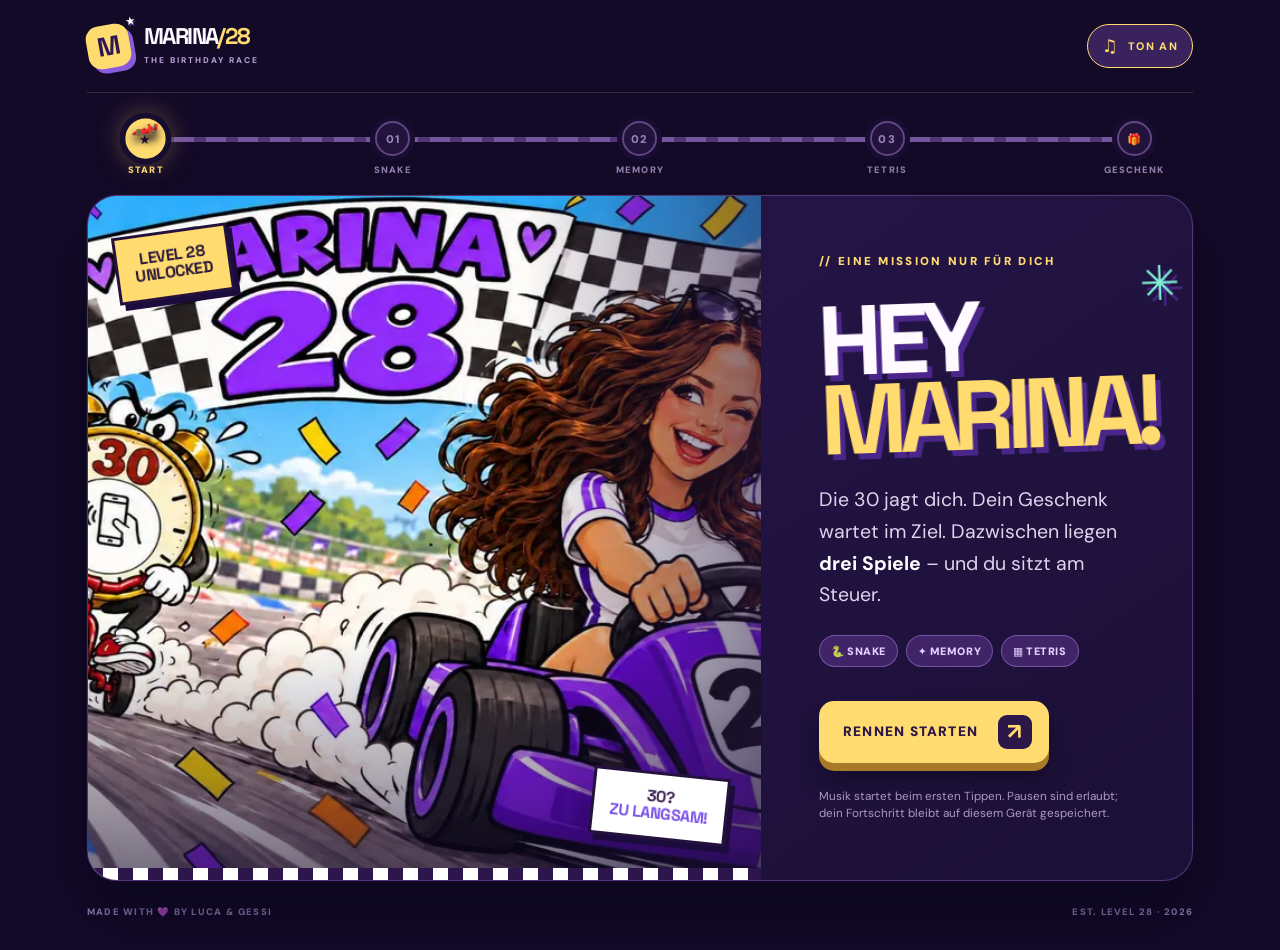
==== commit 8593b352: "Show sound on as default and explain first tap" ====
--- a/index.html
+++ b/index.html
@@ -7,15 +7,15 @@
   <meta name="description" content="Marinas Geburtstagsrennen: drei Herausforderungen bis zum Geschenk.">
   <title>Marina 28 · Das Geburtstagsrennen</title>
   <link rel="preload" as="image" href="assets/marina-race.webp">
-  <link rel="stylesheet" href="style.css">
-  <script src="app.js" defer></script>
+  <link rel="stylesheet" href="style.css?v=mobile-title-20260923-1">
+  <script src="app.js?v=arcade-audio-default-20260925-1" defer></script>
 </head>
 <body>
   <div class="ambient" aria-hidden="true"><div class="ambient-grid"></div><div class="orb orb-a"></div><div class="orb orb-b"></div><div class="speed-lines"></div></div>
   <div class="app">
     <header class="topbar">
       <div class="brand"><span class="brand-icon">M<span>★</span></span><span>MARINA<span class="brand-year">/28</span><small>THE BIRTHDAY RACE</small></span></div>
-      <button class="sound-btn" id="soundBtn" type="button" aria-label="Ton einschalten" aria-pressed="false"><span class="sound-icon">♫</span><span id="soundText">TON AUS</span></button>
+      <button class="sound-btn" id="soundBtn" type="button" aria-label="Ton ausschalten" aria-pressed="true"><span class="sound-icon">♫</span><span id="soundText">TON AN</span></button>
     </header>
     <nav class="race-track" aria-label="Dein Fortschritt">
       <div class="race-track-line"><div class="race-track-fill" id="trackFill"></div><div class="tiny-kart" id="trackKart" aria-hidden="true">🏎️</div></div>
@@ -25,7 +25,7 @@
       <section class="screen active" id="intro" aria-labelledby="introTitle">
         <div class="hero-card">
           <div class="hero-art"><img src="assets/marina-race.webp" alt="Marina im violetten Kart fährt der 30 auf einem Dreirad davon."><span class="hero-sticker sticker-one">LEVEL 28<br>UNLOCKED</span><span class="hero-sticker sticker-two">30? <b>ZU LANGSAM!</b></span><span class="hero-checkers" aria-hidden="true"></span></div>
-          <div class="hero-content"><div class="micro">// EINE MISSION NUR FÜR DICH</div><h1 id="introTitle">HEY<br><em>MARINA!</em><span class="title-star">✳</span></h1><p class="hero-lead">Die 30 jagt dich. Dein Geschenk wartet im Ziel. Dazwischen liegen <strong>drei Spiele</strong> – und du sitzt am Steuer.</p><div class="challenge-chips"><span>🐍 SNAKE</span><span>✦ MEMORY</span><span>▦ TETRIS</span></div><button class="action primary" id="startBtn" type="button"><span>RENNEN STARTEN</span><b>↗</b></button><p class="tiny-note">Pausen sind erlaubt. Dein Fortschritt bleibt auf diesem Gerät gespeichert.</p></div>
+          <div class="hero-content"><div class="micro">// EINE MISSION NUR FÜR DICH</div><h1 id="introTitle">HEY<br><em>MARINA!</em><span class="title-star">✳</span></h1><p class="hero-lead">Die 30 jagt dich. Dein Geschenk wartet im Ziel. Dazwischen liegen <strong>drei Spiele</strong> – und du sitzt am Steuer.</p><div class="challenge-chips"><span>🐍 SNAKE</span><span>✦ MEMORY</span><span>▦ TETRIS</span></div><button class="action primary" id="startBtn" type="button"><span>RENNEN STARTEN</span><b>↗</b></button><p class="tiny-note">Musik startet beim ersten Tippen. Pausen sind erlaubt; dein Fortschritt bleibt auf diesem Gerät gespeichert.</p></div>
         </div>
       </section>
       <section class="screen game-screen" id="snakeScreen" aria-labelledby="snakeTitle">
@@ -33,8 +33,8 @@
         <div class="game-card snake-layout"><div class="board-frame"><div class="board-label"><span>★ STERNE</span><b id="snakeScore">0 / 8</b></div><canvas id="snakeCanvas" width="400" height="400" aria-label="Snake-Spielfeld"></canvas><div class="board-caption">SWIPE ODER NUTZE DIE PFEILE</div></div><div class="game-side"><div class="side-icon">🐍</div><h3>Schlängel dich nach vorn.</h3><p>Steuere mit den Pfeiltasten oder wische direkt auf dem Feld. Auf dem Handy gehen auch die Knöpfe.</p><div class="status" id="snakeStatus" role="status">Bereit für den Start?</div><button class="action secondary" id="snakeStart" type="button">SPIEL STARTEN <span>→</span></button><div class="dpad" aria-label="Snake-Steuerung"><button type="button" data-snake="up" aria-label="Hoch">↑</button><button type="button" data-snake="left" aria-label="Links">←</button><button type="button" data-snake="down" aria-label="Runter">↓</button><button type="button" data-snake="right" aria-label="Rechts">→</button></div></div></div>
       </section>
       <section class="screen game-screen" id="memoryScreen" aria-labelledby="memoryTitle">
-        <div class="game-heading"><div><div class="micro">// RUNDE 02 — KÖPFCHEN</div><h2 id="memoryTitle">MEMORY<br><em>BOXENSTOPP.</em></h2><p>Finde <strong>6 Paare</strong> in höchstens <strong>15 Versuchen</strong>. Zwei Karten pro Versuch.</p></div><div class="level-stamp">02<span>/03</span></div></div>
-        <div class="game-card"><div class="memory-head"><span id="memoryPairs">0 / 6 PAARE</span><span id="memoryTurns">0 / 15 VERSUCHE</span></div><div class="memory-grid" id="memoryGrid" aria-label="Memory-Spiel mit zwölf Karten"></div><div class="memory-foot"><div class="status" id="memoryStatus" role="status">Dreh zwei Karten um.</div><button class="text-button" id="memoryRestart" type="button">↻ NEU MISCHEN</button></div></div>
+        <div class="game-heading"><div><div class="micro">// RUNDE 02 — KÖPFCHEN</div><h2 id="memoryTitle">MEMORY<br><em>BOXENSTOPP.</em></h2><p>Finde <strong>8 Paare</strong>. Immer zwei Karten aufdecken – wie viele Züge brauchst du?</p></div><div class="level-stamp">02<span>/03</span></div></div>
+        <div class="game-card"><div class="memory-head"><span id="memoryPairs">0 / 8 PAARE</span><span id="memoryTurns">0 ZÜGE</span></div><div class="memory-grid" id="memoryGrid" aria-label="Memory-Spiel mit sechzehn Karten"></div><div class="memory-foot"><div class="status" id="memoryStatus" role="status">Dreh zwei Karten um.</div><button class="text-button" id="memoryRestart" type="button">↻ NEU MISCHEN</button></div></div>
       </section>
       <section class="screen game-screen" id="tetrisScreen" aria-labelledby="tetrisTitle">
         <div class="game-heading"><div><div class="micro">// RUNDE 03 — ENDSPURT</div><h2 id="tetrisTitle">TETRIS<br><em>FINALE.</em></h2><p>Räume <strong>6 Reihen</strong> ab, um das Geschenk freizuschalten. Pfeiltasten oder die Knöpfe bewegen die Blöcke.</p></div><div class="level-stamp">03<span>/03</span></div></div>
--- a/style.css
+++ b/style.css
@@ -16,3 +16,16 @@
 @media(max-width:680px){.topbar{min-height:76px}.race-track{padding:24px 0 14px}.race-track-line{top:40px}.stop{font-size:.47rem}.stop i{width:30px;height:30px}.hero-card,.game-card,.finale{border-radius:21px}.hero-art{aspect-ratio:16/9}.hero-sticker{font-size:.64rem;padding:8px 10px;border-width:2px}.hero-content{padding:27px 23px 35px}.hero-content h1{font-size:clamp(3.7rem,15vw,5.8rem);margin:22px 0}.hero-lead{font-size:1.02rem}.challenge-chips span{font-size:.58rem}.game-heading{padding:25px 2px 20px;align-items:flex-start}.game-heading h2{font-size:clamp(3.5rem,11vw,5rem)}.game-heading p{font-size:.88rem}.level-stamp{width:70px;height:70px;font-size:2.3rem}.level-stamp span{font-size:.65rem}.snake-layout{grid-template-columns:1fr}.board-frame{max-width:490px;width:100%;margin:auto}.game-side{display:grid;justify-items:center;text-align:center}.game-side p{display:none}.game-side h3{font-size:1.5rem;margin:4px 0}.side-icon{font-size:2rem}.game-side .status{margin:8px 0}.dpad{margin:15px 0 0}.memory-head{font-size:.61rem}.memory-grid{gap:7px}.memory-card{aspect-ratio:1;border-radius:9px}.memory-card .face{border-radius:9px}.memory-card .back{font-size:1.8rem}.memory-card .front{font-size:2rem}.memory-foot{align-items:flex-start}.tetris-layout{grid-template-columns:minmax(0,1fr) minmax(100px,.65fr);gap:12px}.tetris-card{padding:12px}.tetris-board-wrap{padding:6px}.tetris-banner{font-size:.48rem}.tetris-board-foot{font-size:.38rem}.tetris-side{gap:7px}.metric,.next-box{padding:8px 9px;border-radius:9px}.metric small,.next-box small{font-size:.47rem}.metric strong{font-size:1.7rem}.metric strong span{font-size:.8rem}.next-box canvas{width:70px;height:58px}.tetris-side .action{min-height:39px;font-size:.57rem;padding:7px 8px;gap:4px}.tetris-help{font-size:.52rem}.tetris-side .status{font-size:.6rem}.tetris-controls{gap:5px;margin-top:12px}.tetris-controls button{min-height:55px;font-size:1.2rem}.tetris-controls small{font-size:.44rem}.finale h2{font-size:clamp(2.7rem,10vw,4.2rem)}.finale>p{font-size:.93rem}.gift-scene{height:285px}.envelope{scale:.87}footer{font-size:.48rem}}
 @media(max-width:380px){.brand{font-size:1.13rem}.brand-icon{width:36px;height:36px;font-size:1.3rem}.sound-btn{padding:8px;font-size:.54rem}.stop{font-size:.4rem}.stop i{width:27px;height:27px}.game-heading h2{font-size:3.25rem}.level-stamp{width:59px;height:59px;font-size:1.9rem}.metric strong{font-size:1.4rem}.next-box canvas{width:58px;height:50px}.tetris-controls small{font-size:.38rem}}
 @media(prefers-reduced-motion:reduce){html{scroll-behavior:auto}*,*::before,*::after{animation-duration:.01ms!important;animation-iteration-count:1!important;transition-duration:.01ms!important}.hero-art img{transform:none!important}}
+
+/* Memory uses one visible face per card so every tap has the same result on iOS and desktop. */
+.memory-grid{max-width:650px;perspective:none}
+.memory-card{display:grid;place-items:center;aspect-ratio:1.25;border:2px solid #a47ad6;border-radius:15px;background:repeating-linear-gradient(45deg,#493073 0 8px,#402967 8px 16px);color:var(--yellow);font:700 clamp(2rem,5vw,3.2rem)/1 var(--display);box-shadow:0 5px 0 #170b30;transform:none;transform-style:flat;transition:background .2s,border-color .2s,transform .2s;touch-action:manipulation;user-select:none}
+.memory-card.open{background:#f2e9ff;color:#492488;border-color:#d2b5ff;transform:scale(1.025);animation:memoryReveal .25s ease}
+.memory-card.matched{background:#eafff8;color:#2d876f;border-color:var(--mint);transform:scale(1);animation:matchPop .45s ease}
+.memory-card:disabled{cursor:default;opacity:1}
+.memory-card:not(:disabled):active{transform:scale(.94)}
+@keyframes memoryReveal{from{transform:scaleX(.3);opacity:.6}to{transform:scaleX(1.025);opacity:1}}
+@media(max-width:680px){.memory-card{aspect-ratio:1;border-radius:10px;font-size:clamp(1.6rem,7vw,2.5rem)}.memory-grid{gap:8px}.memory-foot{align-items:center}.memory-foot .status{font-size:.7rem}.text-button{font-size:.62rem;white-space:nowrap}}
+
+/* Keep the small mission label fully legible on phones. */
+@media(max-width:680px){.hero-content .title-star{display:none}}
